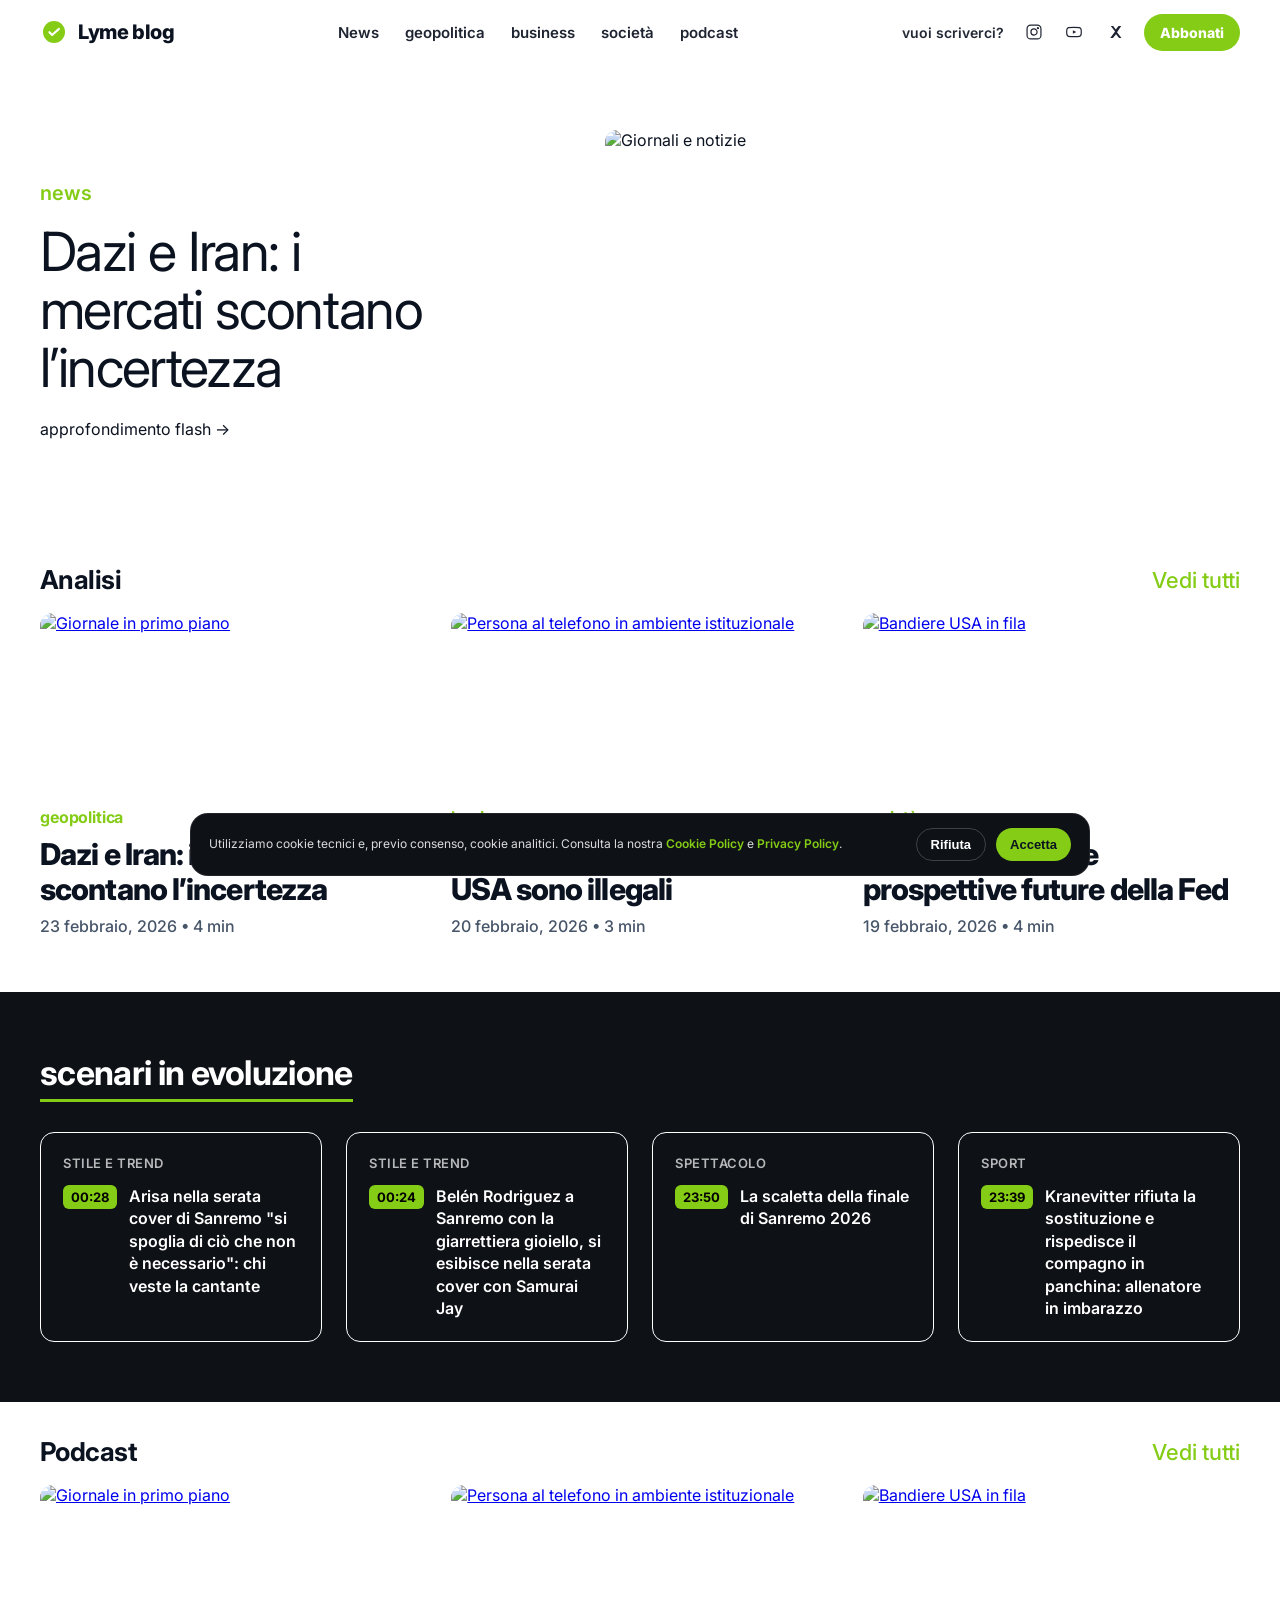
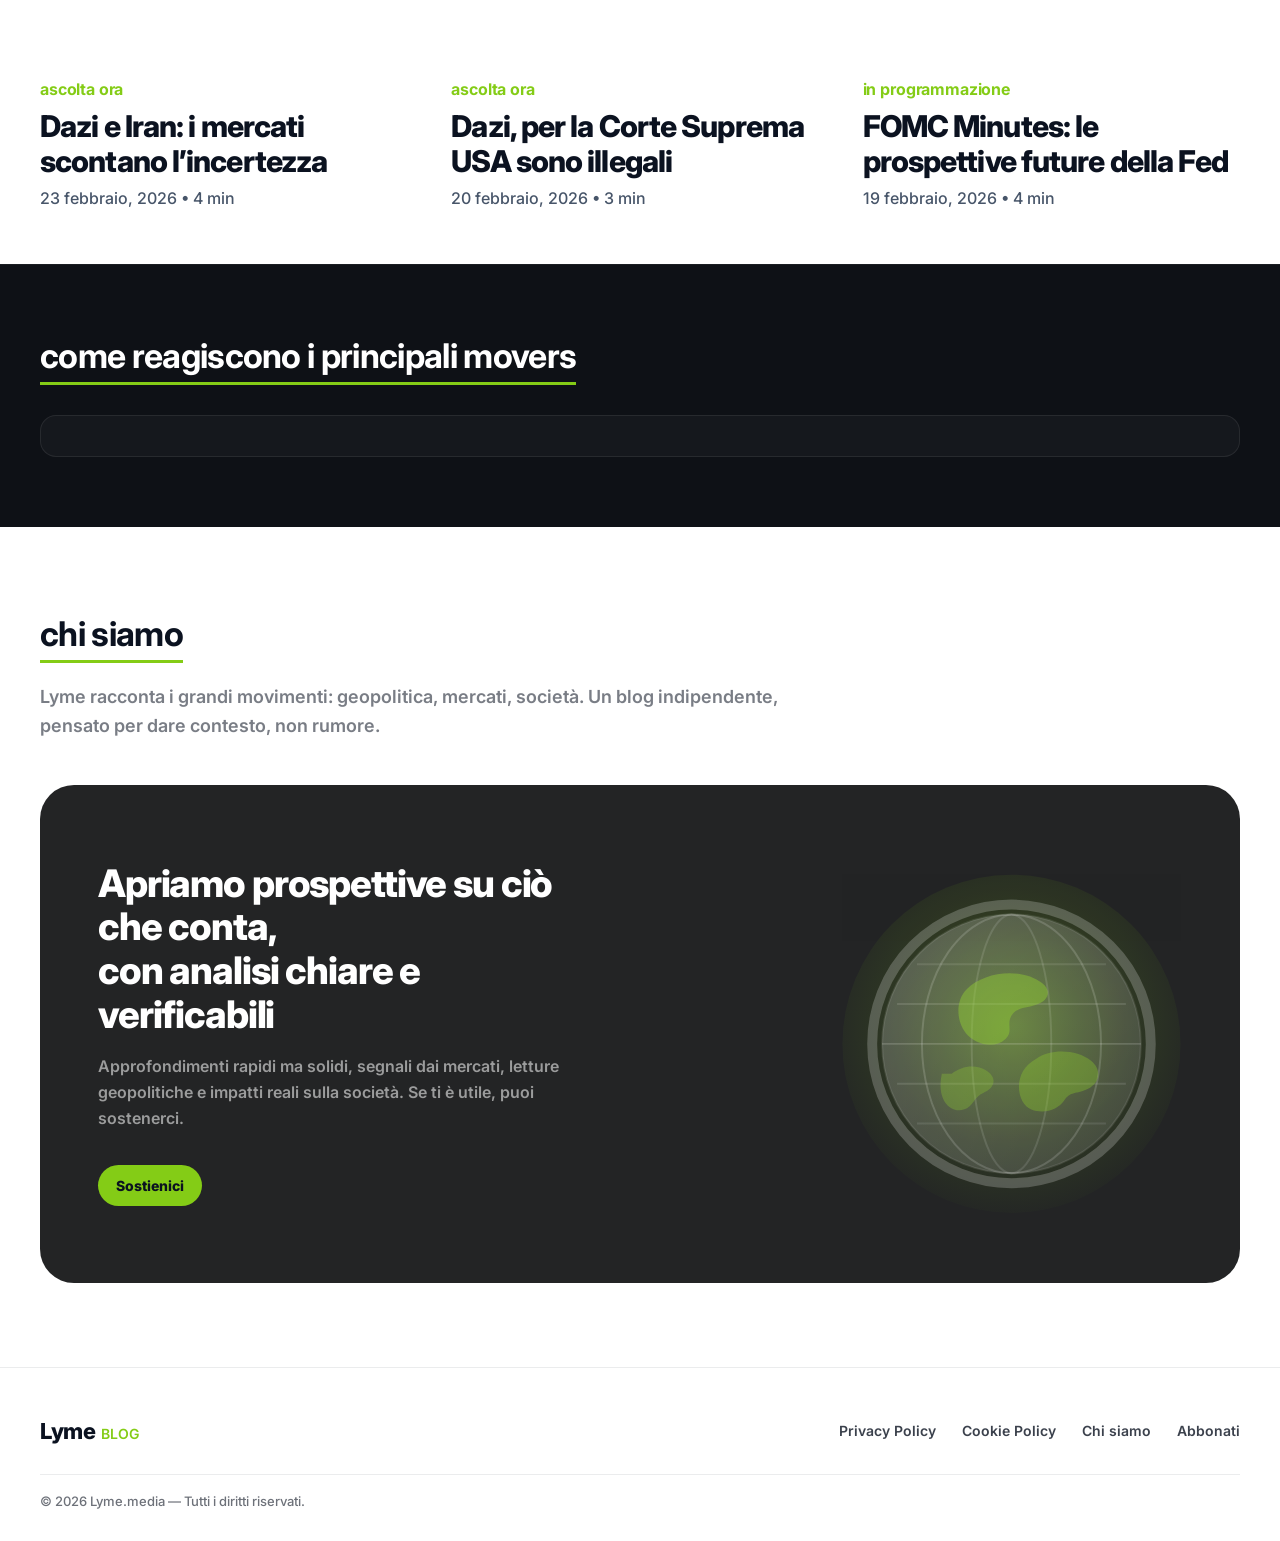
==== index.html @ c4f2115e "Add files via upload" ====
<!doctype html>
<html lang="it">
<head>
  <meta charset="utf-8" />
  <meta name="viewport" content="width=device-width, initial-scale=1" />
  <title>Lyme blog</title>
  <meta name="description" content="Lyme blog - News, geopolitica, business, società e podcast." />
  <link rel="stylesheet" href="styles.css" />
</head>

<body>
  <!-- NAVBAR -->
  <header class="nav" id="siteNav">
    <div class="nav__inner">
      <!-- Brand -->
      <a class="brand" href="/" aria-label="Vai alla home di Lyme blog">
        <span class="brand__mark" aria-hidden="true">
          <svg viewBox="0 0 24 24" width="22" height="22" fill="none" xmlns="http://www.w3.org/2000/svg">
            <circle cx="12" cy="12" r="12" fill="currentColor"></circle>
            <path d="M7 12.2l3 3.1L17.4 8.6" stroke="#fff" stroke-width="2.3" stroke-linecap="round" stroke-linejoin="round"></path>
          </svg>
        </span>
        <span class="brand__text">Lyme blog</span>
        <!-- <span class="brand__pill">BLOG</span> -->
      </a>

      <!-- Links centrali (desktop) -->
      <nav class="nav__links" aria-label="Categorie">
        <a class="nav__link" href="index.html">News</a>
        <a class="nav__link" href="geopolitica.html">geopolitica</a>
        <a class="nav__link" href="business.html">business</a>
        <a class="nav__link" href="societa.html">società</a>
        <a class="nav__link" href="podcast.html">podcast</a>
      </nav>

      <!-- Actions -->
      <div class="nav__actions">
        <!-- Desktop "vuoi scriverci?" -->
        <div class="navContact">
          <a class="nav__textlink navContact__trigger" href="#contatti">vuoi scriverci?</a>

          <div class="navContact__pop" role="dialog" aria-label="Contatto redazione">
            <div class="navContact__popTitle">Scrivi al nostro team:</div>
            <a class="navContact__popMail" href="mailto:lyme.media.podcast@gmail.com">
              lyme.media.podcast@gmail.com
            </a>
          </div>
        </div>

        <!-- Social inline (desktop) -->
        <div class="social" aria-label="Social">
          <a class="social__btn" href="https://instagram.com/" target="_blank" rel="noreferrer" aria-label="Instagram">
            <svg viewBox="0 0 24 24" width="18" height="18" fill="none" xmlns="http://www.w3.org/2000/svg">
              <path d="M7.5 2.75h9A4.75 4.75 0 0 1 21.25 7.5v9A4.75 4.75 0 0 1 16.5 21.25h-9A4.75 4.75 0 0 1 2.75 16.5v-9A4.75 4.75 0 0 1 7.5 2.75Z" stroke="currentColor" stroke-width="1.6"/>
              <path d="M12 16.1a4.1 4.1 0 1 0 0-8.2 4.1 4.1 0 0 0 0 8.2Z" stroke="currentColor" stroke-width="1.6"/>
              <path d="M17.2 6.9h.01" stroke="currentColor" stroke-width="3" stroke-linecap="round"/>
            </svg>
          </a>

          <a class="social__btn" href="https://youtube.com/" target="_blank" rel="noreferrer" aria-label="YouTube">
            <svg viewBox="0 0 24 24" width="18" height="18" fill="none" xmlns="http://www.w3.org/2000/svg">
              <path d="M21.4 8.3a3 3 0 0 0-2.1-2.1C17.6 5.75 12 5.75 12 5.75s-5.6 0-7.3.45A3 3 0 0 0 2.6 8.3 31 31 0 0 0 2.25 12a31 31 0 0 0 .35 3.7 3 3 0 0 0 2.1 2.1c1.7.45 7.3.45 7.3.45s5.6 0 7.3-.45a3 3 0 0 0 2.1-2.1A31 31 0 0 0 21.75 12a31 31 0 0 0-.35-3.7Z" stroke="currentColor" stroke-width="1.6" stroke-linejoin="round"/>
              <path d="M10.5 9.7 15 12l-4.5 2.3V9.7Z" fill="currentColor"/>
            </svg>
          </a>

          <a class="social__btn" href="https://x.com/" target="_blank" rel="noreferrer" aria-label="X">
            <svg viewBox="0 0 24 24" width="18" height="18" fill="none" xmlns="http://www.w3.org/2000/svg">
              <path d="M7 20h3.6l4.1-5.1L18.8 20H22l-5.9-7.6L21.6 4H18l-3.6 4.5L10.9 4H7.7l5.7 7.2L7 20Z" fill="currentColor"/>
            </svg>
          </a>
        </div>

        <!-- CTA (desktop) -->
        <a class="btn" href="#abbonati">Abbonati</a>

        <!-- MOBILE: social icon + popover -->
        <div class="navSocial" id="navSocial">
          <button class="navSocial__btn" id="navSocialBtn" aria-label="Apri social" aria-expanded="false" type="button">
            <svg viewBox="0 0 24 24" width="18" height="18" fill="none" xmlns="http://www.w3.org/2000/svg" aria-hidden="true">
              <path d="M16 5a2 2 0 1 0 0 4 2 2 0 0 0 0-4ZM8 15a2 2 0 1 0 0 4 2 2 0 0 0 0-4Zm8-3a2 2 0 1 0 0 4 2 2 0 0 0 0-4Z" stroke="currentColor" stroke-width="1.7"/>
              <path d="M9.7 15.9l4.8-2.6M9.7 8.1l4.8 2.6" stroke="currentColor" stroke-width="1.7" stroke-linecap="round"/>
            </svg>
          </button>

          <div class="navSocial__pop" id="navSocialPop" role="dialog" aria-label="Social">
            <div class="navSocial__popTitle">Seguici su:</div>

            <div class="navSocial__popLinks">
              <a class="navSocial__popLink" href="https://instagram.com/" target="_blank" rel="noreferrer" aria-label="Instagram">
                <svg viewBox="0 0 24 24" width="18" height="18" fill="none" xmlns="http://www.w3.org/2000/svg" aria-hidden="true">
                  <path d="M7.5 2.75h9A4.75 4.75 0 0 1 21.25 7.5v9A4.75 4.75 0 0 1 16.5 21.25h-9A4.75 4.75 0 0 1 2.75 16.5v-9A4.75 4.75 0 0 1 7.5 2.75Z" stroke="currentColor" stroke-width="1.6"/>
                  <path d="M12 16.1a4.1 4.1 0 1 0 0-8.2 4.1 4.1 0 0 0 0 8.2Z" stroke="currentColor" stroke-width="1.6"/>
                  <path d="M17.2 6.9h.01" stroke="currentColor" stroke-width="3" stroke-linecap="round"/>
                </svg>
                Instagram
              </a>

              <a class="navSocial__popLink" href="https://youtube.com/" target="_blank" rel="noreferrer" aria-label="YouTube">
                <svg viewBox="0 0 24 24" width="18" height="18" fill="none" xmlns="http://www.w3.org/2000/svg" aria-hidden="true">
                  <path d="M21.4 8.3a3 3 0 0 0-2.1-2.1C17.6 5.75 12 5.75 12 5.75s-5.6 0-7.3.45A3 3 0 0 0 2.6 8.3 31 31 0 0 0 2.25 12a31 31 0 0 0 .35 3.7 3 3 0 0 0 2.1 2.1c1.7.45 7.3.45 7.3.45s5.6 0 7.3-.45a3 3 0 0 0 2.1-2.1A31 31 0 0 0 21.75 12a31 31 0 0 0-.35-3.7Z" stroke="currentColor" stroke-width="1.6" stroke-linejoin="round"/>
                  <path d="M10.5 9.7 15 12l-4.5 2.3V9.7Z" fill="currentColor"/>
                </svg>
                YouTube
              </a>

              <a class="navSocial__popLink" href="https://x.com/" target="_blank" rel="noreferrer" aria-label="X">
                <svg viewBox="0 0 24 24" width="18" height="18" fill="none" xmlns="http://www.w3.org/2000/svg" aria-hidden="true">
                  <path d="M7 20h3.6l4.1-5.1L18.8 20H22l-5.9-7.6L21.6 4H18l-3.6 4.5L10.9 4H7.7l5.7 7.2L7 20Z" fill="currentColor"/>
                </svg>
                X
              </a>
            </div>
          </div>
        </div>

        <!-- hamburger (mobile) -->
        <button class="burger" id="burger" aria-label="Apri menu" aria-expanded="false" type="button">
          <span></span><span></span><span></span>
        </button>
      </div>
    </div>
  </header>

  <!-- MOBILE MENU fullscreen (SPOSTATO FUORI DALL'HEADER: FIX MOBILE) -->
  <div class="mobile" id="mobileMenu" hidden>
    <!-- topbar (come screenshot) -->
    <div class="mobile__top" aria-label="Top bar menu mobile">
      <a class="brand" href="/" aria-label="Vai alla home di Lyme blog">
        <span class="brand__mark" aria-hidden="true">
          <svg viewBox="0 0 24 24" width="22" height="22" fill="none" xmlns="http://www.w3.org/2000/svg">
            <circle cx="12" cy="12" r="12" fill="currentColor"></circle>
            <path d="M7 12.2l3 3.1L17.4 8.6" stroke="#fff" stroke-width="2.3" stroke-linecap="round" stroke-linejoin="round"></path>
          </svg>
        </span>
        <span class="brand__text">Lyme blog</span>
      </a>

      <div class="mobile__topRight">
        <!-- riprendo il social trigger (stesso markup, funziona col JS) -->
        <div class="navSocial" id="navSocialMenu">
          <button class="navSocial__btn" id="navSocialBtnMenu" aria-label="Apri social" aria-expanded="false" type="button">
            <svg viewBox="0 0 24 24" width="18" height="18" fill="none" xmlns="http://www.w3.org/2000/svg" aria-hidden="true">
              <path d="M16 5a2 2 0 1 0 0 4 2 2 0 0 0 0-4ZM8 15a2 2 0 1 0 0 4 2 2 0 0 0 0-4Zm8-3a2 2 0 1 0 0 4 2 2 0 0 0 0-4Z" stroke="currentColor" stroke-width="1.7"/>
              <path d="M9.7 15.9l4.8-2.6M9.7 8.1l4.8 2.6" stroke="currentColor" stroke-width="1.7" stroke-linecap="round"/>
            </svg>
          </button>

          <div class="navSocial__pop" id="navSocialPopMenu" role="dialog" aria-label="Social">
            <div class="navSocial__popTitle">Seguici su:</div>

            <div class="navSocial__popLinks">
              <a class="navSocial__popLink" href="https://instagram.com/" target="_blank" rel="noreferrer" aria-label="Instagram">
                <svg viewBox="0 0 24 24" width="18" height="18" fill="none" xmlns="http://www.w3.org/2000/svg" aria-hidden="true">
                  <path d="M7.5 2.75h9A4.75 4.75 0 0 1 21.25 7.5v9A4.75 4.75 0 0 1 16.5 21.25h-9A4.75 4.75 0 0 1 2.75 16.5v-9A4.75 4.75 0 0 1 7.5 2.75Z" stroke="currentColor" stroke-width="1.6"/>
                  <path d="M12 16.1a4.1 4.1 0 1 0 0-8.2 4.1 4.1 0 0 0 0 8.2Z" stroke="currentColor" stroke-width="1.6"/>
                  <path d="M17.2 6.9h.01" stroke="currentColor" stroke-width="3" stroke-linecap="round"/>
                </svg>
                Instagram
              </a>

              <a class="navSocial__popLink" href="https://youtube.com/" target="_blank" rel="noreferrer" aria-label="YouTube">
                <svg viewBox="0 0 24 24" width="18" height="18" fill="none" xmlns="http://www.w3.org/2000/svg" aria-hidden="true">
                  <path d="M21.4 8.3a3 3 0 0 0-2.1-2.1C17.6 5.75 12 5.75 12 5.75s-5.6 0-7.3.45A3 3 0 0 0 2.6 8.3 31 31 0 0 0 2.25 12a31 31 0 0 0 .35 3.7 3 3 0 0 0 2.1 2.1c1.7.45 7.3.45 7.3.45s5.6 0 7.3-.45a3 3 0 0 0 2.1-2.1A31 31 0 0 0 21.75 12a31 31 0 0 0-.35-3.7Z" stroke="currentColor" stroke-width="1.6" stroke-linejoin="round"/>
                  <path d="M10.5 9.7 15 12l-4.5 2.3V9.7Z" fill="currentColor"/>
                </svg>
                YouTube
              </a>

              <a class="navSocial__popLink" href="https://x.com/" target="_blank" rel="noreferrer" aria-label="X">
                <svg viewBox="0 0 24 24" width="18" height="18" fill="none" xmlns="http://www.w3.org/2000/svg" aria-hidden="true">
                  <path d="M7 20h3.6l4.1-5.1L18.8 20H22l-5.9-7.6L21.6 4H18l-3.6 4.5L10.9 4H7.7l5.7 7.2L7 20Z" fill="currentColor"/>
                </svg>
                X
              </a>
            </div>
          </div>
        </div>

        <!-- close -->
        <button class="mobile__close" id="mobileClose" aria-label="Chiudi menu" type="button">
          <svg viewBox="0 0 24 24" width="18" height="18" fill="none" xmlns="http://www.w3.org/2000/svg" aria-hidden="true">
            <path d="M6 6l12 12M18 6L6 18" stroke="currentColor" stroke-width="2.2" stroke-linecap="round"/>
          </svg>
        </button>
      </div>
    </div>

    <!-- breadcrumbs stile screenshot -->
     <!--<div class="mobile__crumbs" aria-label="Percorso">
      Home <span aria-hidden="true">›</span> Blog
    </div>-->

    <nav class="mobile__links" aria-label="Menu mobile">
      <a href="index.html">News</a>
      <a href="geopolitica.html">geopolitica</a>
      <a href="business.html">business</a>
      <a href="societa.html">società</a>
      <a href="podcast.html">podcast</a>
      <a href="#contatti">vuoi scriverci?</a>
      <a class="mobile__btn" href="#abbonati">Abbonati</a>
    </nav>
  </div>

  <!-- HERO -->
  <main>
    <section class="heroNews" id="news">
      <div class="heroNews__inner">
        <div class="heroNews__left">
          <div class="heroNews__kicker">news</div>

          <h1 class="heroNews__title">
            Dazi e Iran: i<br>
            mercati scontano<br>
            l’incertezza
          </h1>

          <a class="heroNews__cta" href="#articolo">
            approfondimento flash →
          </a>
        </div>

        <div class="heroNews__right">
          <img
            class="heroNews__img"
            src="https://images.unsplash.com/photo-1520607162513-77705c0f0d4a?auto=format&fit=crop&w=1400&q=80"
            alt="Giornali e notizie"
            loading="eager"
          />
        </div>
      </div>
    </section>

    <section class="feed" id="analisi">
      <div class="feed__head">
        <h2 class="feed__title">Analisi</h2>
        <a class="feed__all" href="#analisi-tutte">Vedi tutti</a>
      </div>

      <div class="feed__grid">
        <!-- Card 1 -->
        <article class="card">
          <a class="card__media" href="#post-1" aria-label="Apri articolo 1">
            <img
              src="https://images.unsplash.com/photo-1504711434969-e33886168f5c?auto=format&fit=crop&w=1400&q=80"
              alt="Giornale in primo piano"
              loading="lazy"
            />
          </a>

          <div class="card__body">
            <div class="card__cat">geopolitica</div>
            <a class="card__title" href="#post-1">
              Dazi e Iran: i mercati scontano l’incertezza
            </a>
            <div class="card__meta">23 febbraio, 2026 • 4 min</div>
          </div>
        </article>

        <!-- Card 2 -->
        <article class="card">
          <a class="card__media" href="#post-2" aria-label="Apri articolo 2">
            <img
              src="https://images.unsplash.com/photo-1529107386315-e1a2ed48a620?auto=format&fit=crop&w=1400&q=80"
              alt="Persona al telefono in ambiente istituzionale"
              loading="lazy"
            />
          </a>

          <div class="card__body">
            <div class="card__cat">business</div>
            <a class="card__title" href="#post-2">
              Dazi, per la Corte Suprema USA sono illegali
            </a>
            <div class="card__meta">20 febbraio, 2026 • 3 min</div>
          </div>
        </article>

        <!-- Card 3 -->
        <article class="card">
          <a class="card__media" href="#post-3" aria-label="Apri articolo 3">
            <img
              src="https://images.unsplash.com/photo-1520607162513-77705c0f0d4a?auto=format&fit=crop&w=1400&q=80"
              alt="Bandiere USA in fila"
              loading="lazy"
            />
          </a>

          <div class="card__body">
            <div class="card__cat">società</div>
            <a class="card__title" href="#post-3">
              FOMC Minutes: le prospettive future della Fed
            </a>
            <div class="card__meta">19 febbraio, 2026 • 4 min</div>
          </div>
        </article>
      </div>
    </section>

    <section class="breaking">
      <div class="breaking__inner">
        <h2 class="breaking__title">scenari in evoluzione</h2>

        <div class="breaking__grid" aria-label="Scenari in evoluzione">
          <article class="breakingCard">
            <div class="breakingCard__cat">STILE E TREND</div>
            <div class="breakingCard__content">
              <span class="breakingCard__time">00:28</span>
              <p>
                Arisa nella serata cover di Sanremo "si spoglia di ciò che non è necessario": chi veste la cantante
              </p>
            </div>
          </article>

          <article class="breakingCard">
            <div class="breakingCard__cat">STILE E TREND</div>
            <div class="breakingCard__content">
              <span class="breakingCard__time">00:24</span>
              <p>
                Belén Rodriguez a Sanremo con la giarrettiera gioiello, si esibisce nella serata cover con Samurai Jay
              </p>
            </div>
          </article>

          <article class="breakingCard">
            <div class="breakingCard__cat">SPETTACOLO</div>
            <div class="breakingCard__content">
              <span class="breakingCard__time">23:50</span>
              <p>
                La scaletta della finale di Sanremo 2026
              </p>
            </div>
          </article>

          <article class="breakingCard">
            <div class="breakingCard__cat">SPORT</div>
            <div class="breakingCard__content">
              <span class="breakingCard__time">23:39</span>
              <p>
                Kranevitter rifiuta la sostituzione e rispedisce il compagno in panchina: allenatore in imbarazzo
              </p>
            </div>
          </article>
        </div>
      </div>
    </section>

    <section class="feed" id="podcast">
      <div class="feed__head">
        <h2 class="feed__title">Podcast</h2>
        <a class="feed__all" href="#podcast-tutti">Vedi tutti</a>
      </div>

      <div class="feed__grid">
        <!-- Card 1 -->
        <article class="card">
          <a class="card__media" href="#post-1" aria-label="Apri articolo 1">
            <img
              src="https://images.unsplash.com/photo-1504711434969-e33886168f5c?auto=format&fit=crop&w=1400&q=80"
              alt="Giornale in primo piano"
              loading="lazy"
            />
          </a>

          <div class="card__body">
            <div class="card__cat">Ascolta ora</div>
            <a class="card__title" href="#post-1">
              Dazi e Iran: i mercati scontano l’incertezza
            </a>
            <div class="card__meta">23 febbraio, 2026 • 4 min</div>
          </div>
        </article>

        <!-- Card 2 -->
        <article class="card">
          <a class="card__media" href="#post-2" aria-label="Apri articolo 2">
            <img
              src="https://images.unsplash.com/photo-1529107386315-e1a2ed48a620?auto=format&fit=crop&w=1400&q=80"
              alt="Persona al telefono in ambiente istituzionale"
              loading="lazy"
            />
          </a>

          <div class="card__body">
            <div class="card__cat">ascolta ora</div>
            <a class="card__title" href="#post-2">
              Dazi, per la Corte Suprema USA sono illegali
            </a>
            <div class="card__meta">20 febbraio, 2026 • 3 min</div>
          </div>
        </article>

        <!-- Card 3 -->
        <article class="card">
          <a class="card__media" href="#post-3" aria-label="Apri articolo 3">
            <img
              src="https://images.unsplash.com/photo-1520607162513-77705c0f0d4a?auto=format&fit=crop&w=1400&q=80"
              alt="Bandiere USA in fila"
              loading="lazy"
            />
          </a>

          <div class="card__body">
            <div class="card__cat">In programmazione</div>
            <a class="card__title" href="#post-3">
              FOMC Minutes: le prospettive future della Fed
            </a>
            <div class="card__meta">19 febbraio, 2026 • 4 min</div>
          </div>
        </article>
      </div>
    </section>

    <section class="markets">
      <div class="markets__inner">
        <h2 class="markets__title">
          come reagiscono i principali movers
        </h2>

        <div class="markets__widget">
          <!-- TradingView Widget BEGIN -->
          <div class="tradingview-widget-container">
            <div class="tradingview-widget-container__widget"></div>
            <script type="text/javascript" src="https://s3.tradingview.com/external-embedding/embed-widget-ticker-tape.js" async>
            {
              "symbols": [
                { "proName": "TVC:UKOIL", "title": "Brent Crude" },
                { "proName": "TVC:USOIL", "title": "WTI Crude" },
                { "proName": "TVC:GOLD", "title": "Gold" },
                { "proName": "FX:EURUSD", "title": "EUR/USD" },
                { "proName": "SP:SPX", "title": "S&P 500" },
                { "proName": "NASDAQ:NDX", "title": "Nasdaq 100" },
                { "proName": "BINANCE:BTCUSDT", "title": "Bitcoin" },
                { "proName": "NYSE:LMT", "title": "Lockheed Martin" }
              ],
              "showSymbolLogo": true,
              "isTransparent": true,
              "displayMode": "adaptive",
              "colorTheme": "dark",
              "locale": "it"
            }
            </script>
          </div>
          <!-- TradingView Widget END -->
        </div>

      </div>
    </section>

    <section class="about" id="chi-siamo">
      <div class="about__inner">
        <header class="about__head">
          <h2 class="about__headline">Chi siamo</h2>
          <p class="about__subhead">
            Lyme racconta i grandi movimenti: geopolitica, mercati, società. Un blog indipendente,
            pensato per dare contesto, non rumore.
          </p>
        </header>

        <div class="aboutCard">
          <div class="aboutCard__left">
            <h3 class="aboutCard__title">
              Apriamo prospettive su ciò che conta,<br />
              con analisi chiare e verificabili
            </h3>

            <p class="aboutCard__text">
              Approfondimenti rapidi ma solidi, segnali dai mercati, letture geopolitiche e impatti reali
              sulla società. Se ti è utile, puoi sostenerci.
            </p>

            <a class="aboutCard__btn" href="#sostienici" aria-label="Sostienici">
              Sostienici
            </a>
          </div>

          <div class="aboutCard__right" aria-hidden="true">
            <!-- Illustrazione vettoriale (mondo) -->
            <svg class="globe" viewBox="0 0 520 420" xmlns="http://www.w3.org/2000/svg">
              <defs>
                <radialGradient id="g" cx="50%" cy="45%" r="60%">
                  <stop offset="0%" stop-color="rgba(132,204,22,0.45)"/>
                  <stop offset="60%" stop-color="rgba(132,204,22,0.12)"/>
                  <stop offset="100%" stop-color="rgba(132,204,22,0)"/>
                </radialGradient>
                <linearGradient id="o" x1="0" y1="0" x2="1" y2="1">
                  <stop offset="0" stop-color="rgba(255,255,255,0.18)"/>
                  <stop offset="1" stop-color="rgba(255,255,255,0.06)"/>
                </linearGradient>
              </defs>

              <circle cx="300" cy="220" r="170" fill="url(#g)"/>
              <circle cx="300" cy="220" r="140" fill="none" stroke="rgba(255,255,255,0.22)" stroke-width="10"/>
              <circle cx="300" cy="220" r="130" fill="rgba(255,255,255,0.06)" stroke="rgba(255,255,255,0.10)" stroke-width="2"/>

              <ellipse cx="300" cy="220" rx="90" ry="130" fill="none" stroke="rgba(255,255,255,0.16)" stroke-width="2"/>
              <ellipse cx="300" cy="220" rx="40" ry="130" fill="none" stroke="rgba(255,255,255,0.12)" stroke-width="2"/>

              <path d="M170 220h260" stroke="rgba(255,255,255,0.16)" stroke-width="2"/>
              <path d="M185 180h230" stroke="rgba(255,255,255,0.12)" stroke-width="2"/>
              <path d="M185 260h230" stroke="rgba(255,255,255,0.12)" stroke-width="2"/>
              <path d="M205 140h190" stroke="rgba(255,255,255,0.10)" stroke-width="2"/>
              <path d="M205 300h190" stroke="rgba(255,255,255,0.10)" stroke-width="2"/>

              <path d="M255 165c18-18 55-22 76-6 10 8 6 18-7 22-8 3-16 2-22 8-9 10 1 18-8 26-12 11-31 5-40-6-9-11-11-32 1-44Z"
                    fill="rgba(132,204,22,0.45)"/>
              <path d="M325 235c14-10 40-10 55 2 11 9 9 22-3 28-12 6-18 2-24 12-6 9-20 14-33 9-15-6-20-38 5-51Z"
                    fill="rgba(132,204,22,0.35)"/>
              <path d="M240 250c10-8 24-10 35-3 12 8 7 18-3 22-10 4-10 14-20 17-12 4-28-8-22-36Z"
                    fill="rgba(132,204,22,0.30)"/>

              <circle cx="300" cy="220" r="130" fill="url(#o)"/>
            </svg>
          </div>
        </div>
      </div>
    </section>

    <footer class="footer">
      <div class="footer__inner">
        <div class="footer__top">
          <div class="footer__brand">
            <span class="footer__logo">Lyme</span>
            <span class="footer__tag">blog</span>
          </div>

          <nav class="footer__nav">
            <a href="#privacy">Privacy Policy</a>
            <a href="#cookie">Cookie Policy</a>
            <a href="#chi-siamo">Chi siamo</a>
            <a href="#abbonati">Abbonati</a>
          </nav>
        </div>

        <div class="footer__bottom">
          <p>
            © <span id="year"></span> Lyme.media — Tutti i diritti riservati.
          </p>
        </div>
      </div>
    </footer>

    <div class="cookieBanner" id="cookieBanner">
      <div class="cookieBanner__inner">
        <p>
          Utilizziamo cookie tecnici e, previo consenso, cookie analitici.
          Consulta la nostra
          <a href="cookie-policy.html">Cookie Policy</a>
          e
          <a href="privacy-policy.html">Privacy Policy</a>.
        </p>

        <div class="cookieBanner__actions">
          <button class="cookieBtn cookieBtn--secondary" id="rejectCookies" type="button">
            Rifiuta
          </button>
          <button class="cookieBtn cookieBtn--primary" id="acceptCookies" type="button">
            Accetta
          </button>
        </div>
      </div>
    </div>

    <!-- placeholder contenuto -->
    <section class="spacer" aria-hidden="true"></section>
  </main>

  <script src="script.js"></script>
</body>
</html>
---- styles.css ----
/* ===================== FONT ===================== */
@import url("https://fonts.googleapis.com/css2?family=Inter:wght@400;500;600;700;800;900&display=swap");

:root{
  --bg: #ffffff;
  --text: #0b1220;
  --muted: #475569;
  --lime: #84cc16;

  --nav-h: 64px;
  --max: 1200px;
  --pad: 22px;
  --nav-alpha: 0.6;

  --radius: 12px;
  --font: "Inter", ui-sans-serif, system-ui, -apple-system, Segoe UI, Roboto, Helvetica, Arial;

  /* mobile tuning */
  --m-radius: 18px;
  --m-card-pad: 18px;
}

*{ box-sizing: border-box; }
html, body{ height: 100%; }

body{
  margin: 0;
  font-family: var(--font);
  background: var(--bg);
  color: var(--text);
}

img{
  max-width: 100%;
  height: auto;
}

/* ===================== NAVBAR ===================== */
.nav{
  position: sticky;
  top: 0;
  z-index: 50;
  height: var(--nav-h);
  display: flex;
  align-items: center;

  border: none;
  box-shadow: none;

  background: var(--bg);
  transition: transform 220ms ease, background-color 200ms ease, backdrop-filter 200ms ease;
  will-change: transform;
}

.nav.is-hidden{
  transform: translateY(-100%);
}

.nav.is-translucent{
  background: rgba(255,255,255,var(--nav-alpha));
  backdrop-filter: blur(10px);
  box-shadow: none;
}

.nav__inner{
  width: min(var(--max), calc(100% - 2*var(--pad)));
  margin: 0 auto;
  display: flex;
  align-items: center;
  justify-content: space-between;
  gap: 18px;
}

/* Brand */
.brand{
  display: flex;
  align-items: center;
  gap: 10px;
  text-decoration: none;
  color: var(--text);
  white-space: nowrap;
}

.brand__mark{
  width: 28px;
  height: 28px;
  border-radius: 999px;
  display: grid;
  place-items: center;
  color: var(--lime);
}

.brand__text{
  font-weight: 800;
  font-size: 20px;
  letter-spacing: -0.02em;
}

.brand__pill{
  font-size: 12px;
  font-weight: 700;
  color: var(--lime);
  border: 1px solid rgba(132,204,22,0.5);
  padding: 4px 8px;
  border-radius: 999px;
  line-height: 1;
}

/* Links centrali */
.nav__links{
  display: flex;
  gap: 26px;
  flex: 1;
  justify-content: center;
  align-items: center;
}

.nav__link{
  text-decoration: none;
  color: var(--text);
  font-weight: 600;
  font-size: 15px;
  opacity: 0.92;
}
.nav__link:hover{ opacity: 1; }

/* Actions */
.nav__actions{
  display: flex;
  align-items: center;
  gap: 14px;
  white-space: nowrap;
}

.nav__textlink{
  text-decoration: none;
  color: var(--text);
  font-weight: 600;
  font-size: 14px;
  opacity: 0.9;
}
.nav__textlink:hover{ opacity: 1; }

/* Social (desktop inline) */
.social{
  display: flex;
  gap: 8px;
  align-items: center;
}

.social__btn{
  width: 32px;
  height: 32px;
  display: grid;
  place-items: center;
  border-radius: 8px;
  color: var(--text);
  text-decoration: none;
  border: 1px solid transparent;
  opacity: 0.92;
}
.social__btn:hover{
  opacity: 1;
  border-color: rgba(15, 23, 42, 0.10);
  background: rgba(15, 23, 42, 0.02);
}

/* Pulsante Abbonati */
.btn{
  text-decoration: none;
  background: var(--lime);
  color: #fff;
  font-weight: 800;
  font-size: 14px;
  padding: 10px 16px;
  border-radius: 999px;
  box-shadow: none;
}
.btn:hover{ filter: brightness(0.98); }

/* Burger (mobile) */
.burger{
  display: none;
  width: 40px;
  height: 36px;
  border: 1px solid rgba(15, 23, 42, 0.10);
  background: #fff;
  border-radius: 12px;
  padding: 8px 10px;
  cursor: pointer;
}
.burger span{
  display: block;
  height: 2px;
  background: var(--text);
  margin: 4px 0;
  border-radius: 2px;
}

/* ===================== MOBILE SOCIAL TRIGGER (icona + popover) ===================== */
.navSocial{
  display: none;            /* desktop OFF */
  position: relative;
  align-items: center;
}

.navSocial__btn{
  width: 40px;
  height: 36px;
  border: 1px solid rgba(15, 23, 42, 0.10);
  background: #fff;
  border-radius: 12px;
  display: grid;
  place-items: center;
  cursor: pointer;
  padding: 0;
  color: var(--text);
}

.navSocial__btn:hover{
  background: rgba(15, 23, 42, 0.02);
}

.navSocial__pop{
  position: absolute;
  top: calc(100% + 10px);
  right: 0;
  width: 240px;

  background: #0e1116;
  border: 1px solid rgba(255,255,255,0.10);
  border-radius: 14px;
  padding: 10px 10px;

  color: #fff;
  box-shadow: none;
  backdrop-filter: blur(10px);

  opacity: 0;
  visibility: hidden;
  transform: translateY(-6px);
  transition: opacity 160ms ease, transform 160ms ease, visibility 160ms ease;
  z-index: 1000;
}

.navSocial__pop::before{
  content: "";
  position: absolute;
  top: -7px;
  right: 18px;
  width: 12px;
  height: 12px;
  background: #0e1116;
  border-left: 1px solid rgba(255,255,255,0.10);
  border-top: 1px solid rgba(255,255,255,0.10);
  transform: rotate(45deg);
}

.navSocial__popTitle{
  font-size: 12px;
  font-weight: 700;
  color: rgba(255,255,255,0.70);
  margin: 0 0 8px 2px;
  letter-spacing: -0.01em;
}

.navSocial__popLinks{
  display: grid;
  gap: 8px;
}

.navSocial__popLink{
  display: flex;
  align-items: center;
  gap: 10px;
  text-decoration: none;
  color: #fff;
  padding: 8px 10px;
  border-radius: 12px;
  font-weight: 700;
  font-size: 14px;
  border: 1px solid rgba(255,255,255,0.06);
  background: rgba(255,255,255,0.02);
}
.navSocial__popLink:hover{
  background: rgba(255,255,255,0.05);
}

.navSocial.is-open .navSocial__pop{
  opacity: 1;
  visibility: visible;
  transform: translateY(0);
}

/* ===================== MOBILE MENU (default desktop) ===================== */
.mobile{
  background: rgba(255,255,255,0.98);
  backdrop-filter: blur(10px);
  box-shadow: none;
}

.mobile__links{
  width: min(var(--max), calc(100% - 2*var(--pad)));
  margin: 0 auto;
  padding: 12px 0 14px;
  display: grid;
  gap: 10px;
}

.mobile__links a{
  color: var(--text);
  text-decoration: none;
  font-weight: 800;
}

.mobile__links hr{
  border: none;
  border-top: 1px solid rgba(15, 23, 42, 0.08);
  margin: 8px 0;
}

.mobile__btn{
  display: inline-flex;
  justify-content: center;
  padding: 10px 12px;
  background: var(--lime);
  color: #fff !important;
  border-radius: 999px;
  font-weight: 900;
}

/* ===================== HERO ===================== */
.heroNews{
  padding: 66px 0 40px;
  background: #fff;
}

.heroNews__inner{
  width: min(var(--max), calc(100% - 2*var(--pad)));
  margin: 0 auto;
  display: grid;
  grid-template-columns: 1.05fr 1.35fr;
  gap: 72px;
  align-items: center;
}

.heroNews__kicker{
  color: var(--lime);
  font-weight: 600;
  font-size: 20px;
  margin-bottom: 18px;
  text-transform: lowercase;
}

.heroNews__title{
  margin: 0;
  font-weight: 400;
  font-size: 54px;
  line-height: 1.08;
  letter-spacing: -0.03em;
  color: var(--text);
  text-decoration: none;
  text-underline-offset: 8px;
  text-decoration-thickness: 2px;
}
.heroNews__title:hover{ text-decoration: underline; }

.heroNews__cta{
  margin-top: 22px;
  display: inline-flex;
  align-items: center;
  gap: 8px;
  font-size: 16px;
  font-weight: 400;
  color: var(--text);
  text-decoration: none;
  text-underline-offset: 6px;
  text-decoration-thickness: 2px;
}
.heroNews__cta:hover{ text-decoration: underline; }

.heroNews__right{
  display: flex;
  justify-content: flex-end;
}

.heroNews__img{
  width: 100%;
  height: 360px;
  object-fit: cover;
  border-radius: var(--radius);
  display: block;
}

/* ===================== FEED ===================== */
.feed{
  width: min(var(--max), calc(100% - 2*var(--pad)));
  margin: 0 auto;
  padding: 34px 0 56px;
}

.feed__head{
  display: flex;
  justify-content: space-between;
  align-items: center;
  margin-bottom: 18px;
}

.feed__title{
  margin: 0;
  font-size: 26px;
  font-weight: 700;
  letter-spacing: -0.02em;
  color: var(--text);
}

.feed__all{
  color: var(--lime);
  text-decoration: none;
  font-size: 22px;
  font-weight: 500;
  letter-spacing: -0.01em;
}
.feed__all:hover{
  text-decoration: underline;
  text-underline-offset: 6px;
}

.feed__grid{
  display: grid;
  grid-template-columns: repeat(3, 1fr);
  gap: 34px;
}

/* Card */
.card{
  display: flex;
  flex-direction: column;
  gap: 14px;
  height: 100%;
}

.card__media{
  display: block;
  border-radius: var(--radius);
  overflow: hidden;
}
.card__media img{
  width: 100%;
  height: 180px;
  object-fit: cover;
  display: block;
  border-radius: var(--radius);
}

.card__body{
  display: flex;
  flex-direction: column;
  flex: 1;
  gap: 10px;
}

.card__cat{
  color: var(--lime);
  font-weight: 700;
  font-size: 16px;
  letter-spacing: -0.01em;
  text-transform: lowercase;
}

.card__title{
  font-weight: 800;
  font-size: 30px;
  line-height: 1.15;
  letter-spacing: -0.03em;
  text-decoration: none;
  color: var(--text);
}
.card__title:hover{
  text-decoration: underline;
  text-underline-offset: 8px;
  text-decoration-thickness: 2px;
}

.card__meta{
  margin-top: auto;
  font-size: 16px;
  font-weight: 500;
  color: var(--muted);
}

/* ===================== RESPONSIVE BASE ===================== */
@media (max-width: 1100px){
  .feed__grid{ grid-template-columns: repeat(2, 1fr); }
}

@media (max-width: 980px){
  .nav__links{ display: none; }
  .nav__textlink{ display: none; }
  .burger{ display: inline-block; }

  .heroNews{ padding: 44px 0 28px; }
  .heroNews__inner{ grid-template-columns: 1fr; gap: 30px; }
  .heroNews__right{ justify-content: flex-start; }
  .heroNews__img{ height: 300px; }
}

@media (max-width: 700px){
  .feed__grid{ grid-template-columns: 1fr; }
  .card__media img{ height: 240px; }
  .card__title{ font-size: 24px; }
  .feed__all{ font-size: 18px; }
}

@media (max-width: 520px){
  .brand__pill{ display: none; }
  .social{ display: none; }

  .heroNews__title{ font-size: 34px; }
  .heroNews__img{ height: 260px; }
}

/* ===================================================================== */
/* ===================== MOBILE SPEC (solo mobile) ===================== */
/* ===================================================================== */

/* NAVBAR mobile */
@media (max-width: 980px){
  .navSocial{ display: inline-flex; }
  .social{ display: none; }

  /* tutto nel menu burger */
  .btn{ display: none; }
  .navContact{ display: none; }

  .nav__actions{ gap: 10px; }

  /* RIMUOVI BORDO (burger + social) */
  .burger{
    border: none;
    background: transparent;
  }
  .burger span{
    background: var(--text);
  }

  .navSocial__btn{
    border: none;
    background: transparent;
  }
  .navSocial__btn:hover{
    background: transparent;
  }
}

/* HERO mobile */
@media (max-width: 820px){
  .heroNews{
    padding: 16px 0 18px;
    background: #fff;
  }

  .heroNews__inner{
    display: grid;
    grid-template-columns: 1fr;
    gap: 14px;

    background: transparent;
    border: none;
    border-radius: 0;
    padding: 0;
  }

  .heroNews__right{
    order: -1;
    justify-content: flex-start;
  }

  .heroNews__img{
    height: 220px;
    border-radius: 18px;
  }

  .heroNews__kicker{
    margin: 8px 0 6px;
    font-size: 15px;
    font-weight: 800;
  }

  .heroNews__title{
    font-size: 30px;
    line-height: 1.12;
    font-weight: 800;
    text-decoration: none;
  }
  .heroNews__title:hover{ text-decoration: none; }

  .heroNews__cta{
    margin-top: 10px;
    font-size: 16px;
    font-weight: 600;
  }
}

/* FEED mobile: lista */
@media (max-width: 820px){
  .feed{ padding: 18px 0 26px; }

  .feed__head{ margin-bottom: 14px; }

  .feed__title{
    font-size: 20px;
    font-weight: 800;
  }

  .feed__all{
    font-size: 16px;
    font-weight: 700;
  }

  .feed__grid{
    display: flex;
    flex-direction: column;
    gap: 18px;
  }

  .card{
    flex-direction: row;
    gap: 14px;
    align-items: flex-start;
  }

  .card__media{
    flex: 0 0 84px;
    border-radius: 18px;
  }
  .card__media img{
    width: 84px;
    height: 84px;
    border-radius: 18px;
    object-fit: cover;
  }

  .card__body{
    gap: 6px;
    min-width: 0;
  }

  .card__cat{
    font-size: 14px;
    font-weight: 800;
  }

  .card__title{
    font-size: 18px;
    line-height: 1.18;
    letter-spacing: -0.02em;
    display: -webkit-box;
    -webkit-line-clamp: 3;
    -webkit-box-orient: vertical;
    overflow: hidden;
  }

  .card__meta{ font-size: 13px; }
}

@media (max-width: 420px){
  .card__media{ flex-basis: 78px; }
  .card__media img{ width: 78px; height: 78px; }
}

/* ===================== SCENARI IN EVOLUZIONE ===================== */
.breaking{
  background: #0e1116;
  padding: 60px 0;
}

.breaking__inner{
  width: min(var(--max), calc(100% - 2*var(--pad)));
  margin: 0 auto;
}

.breaking__title{
  margin: 0 0 30px 0;
  font-size: 34px;
  font-weight: 700;
  color: #ffffff;
  letter-spacing: -0.02em;
  text-transform: lowercase;
  border-bottom: 3px solid var(--lime);
  display: inline-block;
  padding-bottom: 6px;
}

/* Desktop grid */
.breaking__grid{
  display: grid;
  grid-template-columns: repeat(4, 1fr);
  gap: 24px;
}

.breakingCard{
  border: 1px solid #ffffff;
  border-radius: 14px;
  padding: 22px;
  display: flex;
  flex-direction: column;
  gap: 14px;
  transition: background 0.2s ease;
}
.breakingCard:hover{ background: rgba(255,255,255,0.05); }

.breakingCard__cat{
  font-size: 13px;
  font-weight: 600;
  letter-spacing: 0.04em;
  color: rgba(255,255,255,0.7);
}

.breakingCard__content{
  display: flex;
  align-items: flex-start;
  gap: 12px;
}

.breakingCard__time{
  background: var(--lime);
  color: #000;
  font-weight: 700;
  font-size: 13px;
  padding: 4px 8px;
  border-radius: 6px;
  white-space: nowrap;
}

.breakingCard p{
  margin: 0;
  font-size: 16px;
  font-weight: 600;
  color: #ffffff;
  line-height: 1.4;
}

@media (max-width: 1100px){
  .breaking__grid{ grid-template-columns: repeat(2, 1fr); }
}

/* Mobile: CAROSELLO */
@media (max-width: 820px){
  .breaking{ padding: 36px 0 34px; }

  .breaking__title{
    font-size: 22px;
    font-weight: 800;
    display: block;
    width: fit-content;
    margin: 0 auto 18px;
    text-align: center;
  }

  .breaking__grid{
    display: flex;
    gap: 14px;
    overflow-x: auto;
    overflow-y: hidden;
    padding: 2px 2px 10px;
    scroll-snap-type: x mandatory;
    -webkit-overflow-scrolling: touch;
    scrollbar-width: thin;
  }

  .breaking__grid::-webkit-scrollbar{ height: 8px; }
  .breaking__grid::-webkit-scrollbar-thumb{
    background: rgba(255,255,255,0.18);
    border-radius: 999px;
  }
  .breaking__grid::-webkit-scrollbar-track{
    background: rgba(255,255,255,0.06);
    border-radius: 999px;
  }

  .breakingCard{
    min-width: 78%;
    scroll-snap-align: start;
    padding: 18px;
    border-radius: 16px;
  }

  .breakingCard p{ font-size: 15px; }
}

@media (max-width: 420px){
  .breakingCard{ min-width: 86%; }
}

/* ===================== MARKET SECTION ===================== */
.markets{
  background: #0e1116;
  padding: 70px 0;
  border-top: 1px solid rgba(255,255,255,0.05);
}

.markets__inner{
  width: min(var(--max), calc(100% - 2*var(--pad)));
  margin: 0 auto;
}

.markets__title{
  margin: 0 0 30px 0;
  font-size: 34px;
  font-weight: 700;
  color: #ffffff;
  letter-spacing: -0.02em;
  text-transform: lowercase;
  border-bottom: 3px solid var(--lime);
  display: inline-block;
  padding-bottom: 6px;
}

.markets__widget{
  background: rgba(255,255,255,0.03);
  border: 1px solid rgba(255,255,255,0.08);
  border-radius: 16px;
  padding: 20px;
}

.tradingview-widget-container{ width: 100%; }

@media (max-width: 820px){
  .markets{ padding: 40px 0; }

  .markets__title{
    font-size: 16px;
    font-weight: 800;
    letter-spacing: -0.01em;

    display: block;
    width: fit-content;
    margin: 0 auto 16px;
    text-align: center;

    border-bottom-width: 2px;
    padding-bottom: 6px;
  }

  .markets__widget{
    padding: 14px;
    border-radius: 14px;
  }
}

/* ===================== CHI SIAMO ===================== */
.about{
  background: #fff;
  padding: 86px 0 84px;
}

.about__inner{
  width: min(var(--max), calc(100% - 2*var(--pad)));
  margin: 0 auto;
}

.about__head{ margin-bottom: 44px; }

.about__headline{
  margin: 0 0 20px 0;
  font-size: 34px;
  font-weight: 700;
  color: var(--text);
  letter-spacing: -0.02em;
  text-transform: lowercase;
  border-bottom: 3px solid var(--lime);
  display: inline-block;
  padding-bottom: 6px;
}

.about__subhead{
  margin: 0;
  max-width: 760px;
  font-size: 18px;
  line-height: 1.6;
  color: rgba(11,18,32,0.55);
  font-weight: 600;
}

.aboutCard{
  background: #232425;
  border-radius: 34px;
  overflow: hidden;
  display: grid;
  grid-template-columns: 1.05fr 1fr;
  min-height: 420px;
}

.aboutCard__left{
  padding: 64px 58px;
  display: flex;
  flex-direction: column;
  justify-content: center;
  gap: 18px;
}

.aboutCard__title{
  margin: 0;
  font-size: 38px;
  line-height: 1.15;
  letter-spacing: -0.03em;
  font-weight: 800;
  color: #fff;
}

.aboutCard__text{
  margin: 0;
  max-width: 520px;
  font-size: 16px;
  line-height: 1.6;
  color: rgba(255,255,255,0.55);
  font-weight: 600;
}

.aboutCard__btn{
  margin-top: 16px;
  display: inline-flex;
  align-items: center;
  justify-content: center;
  width: fit-content;

  padding: 12px 18px;
  border-radius: 999px;
  background: var(--lime);
  color: #0b1220;
  font-weight: 800;
  font-size: 14px;
  text-decoration: none;
}
.aboutCard__btn:hover{ filter: brightness(0.98); }

.aboutCard__right{
  position: relative;
  display: grid;
  place-items: center;
  padding: 40px 34px;
}

.globe{
  width: min(520px, 100%);
  height: auto;
  transform: translateX(24px);
  opacity: 0.98;
}

/* Responsive base (tablet) */
@media (max-width: 980px){
  .about{ padding: 64px 0 64px; }
  .about__headline{ font-size: 44px; }

  .aboutCard{
    grid-template-columns: 1fr;
    min-height: unset;
  }
  .aboutCard__left{ padding: 44px 28px 26px; }
  .aboutCard__right{ padding: 10px 18px 34px; }
  .globe{
    transform: none;
    width: min(520px, 92%);
  }
}

@media (max-width: 520px){
  .about__headline{ font-size: 38px; }
  .about__subhead{ font-size: 16px; }
  .aboutCard__title{ font-size: 30px; }
}

/* Mobile: “Chi siamo” centrato + NASCONDI SVG */
@media (max-width: 820px){
  .about__headline{
    display: block;
    width: fit-content;
    margin: 0 auto 16px;
    text-align: center;
  }

  .about__head{
    text-align: center;
  }

  .about__subhead{
    margin: 0 auto;
  }

  .aboutCard__right{
    display: none;
  }

  .aboutCard{
    grid-template-columns: 1fr;
  }
}

/* ===================== FOOTER ===================== */
.footer{
  background: #ffffff;
  border-top: 1px solid rgba(11,18,32,0.08);
  padding: 50px 0 32px;
}

.footer__inner{
  width: min(var(--max), calc(100% - 2*var(--pad)));
  margin: 0 auto;
}

.footer__top{
  display: flex;
  justify-content: space-between;
  align-items: center;
  flex-wrap: wrap;
  gap: 20px;
  margin-bottom: 30px;
}

.footer__brand{
  display: flex;
  align-items: baseline;
  gap: 6px;
}

.footer__logo{
  font-size: 22px;
  font-weight: 800;
  letter-spacing: -0.02em;
  color: var(--text);
}

.footer__tag{
  font-size: 14px;
  font-weight: 600;
  color: var(--lime);
  text-transform: uppercase;
}

.footer__nav{
  display: flex;
  gap: 26px;
  flex-wrap: wrap;
}

.footer__nav a{
  text-decoration: none;
  font-size: 14px;
  font-weight: 600;
  color: var(--text);
  opacity: 0.8;
}

.footer__nav a:hover{
  opacity: 1;
  text-decoration: underline;
  text-underline-offset: 4px;
}

.footer__bottom{
  border-top: 1px solid rgba(11,18,32,0.08);
  padding-top: 18px;
}

.footer__bottom p{
  margin: 0;
  font-size: 13px;
  color: rgba(11,18,32,0.6);
  font-weight: 500;
}

@media (max-width: 768px){
  .footer__top{
    flex-direction: column;
    align-items: flex-start;
  }
  .footer__nav{ gap: 16px; }
}

/* ===================== NAV CONTACT POPOVER ===================== */
.navContact{
  position: relative;
  display: inline-flex;
  align-items: center;
}

.navContact__pop{
  position: absolute;
  top: calc(100% + 10px);
  right: 0;
  width: 320px;

  background: #0e1116;
  border: 1px solid rgba(255,255,255,0.10);
  border-radius: 14px;
  padding: 12px 14px;

  color: #fff;
  box-shadow: none;
  backdrop-filter: blur(10px);

  opacity: 0;
  visibility: hidden;
  transform: translateY(-6px);
  transition: opacity 160ms ease, transform 160ms ease, visibility 160ms ease;
  z-index: 1000;
}

.navContact__pop::before{
  content: "";
  position: absolute;
  top: -7px;
  right: 18px;
  width: 12px;
  height: 12px;
  background: #0e1116;
  border-left: 1px solid rgba(255,255,255,0.10);
  border-top: 1px solid rgba(255,255,255,0.10);
  transform: rotate(45deg);
}

.navContact__popTitle{
  font-size: 13px;
  font-weight: 600;
  color: rgba(255,255,255,0.72);
  margin-bottom: 6px;
  letter-spacing: -0.01em;
}

.navContact__popMail{
  display: inline-block;
  font-size: 14px;
  font-weight: 700;
  color: #fff;
  text-decoration: none;
  word-break: break-word;
}
.navContact__popMail:hover{
  text-decoration: underline;
  text-underline-offset: 4px;
}

.navContact:hover .navContact__pop{
  opacity: 1;
  visibility: visible;
  transform: translateY(0);
}

.navContact:focus-within .navContact__pop{
  opacity: 1;
  visibility: visible;
  transform: translateY(0);
}

/* ===================== COOKIE BANNER ===================== */
.cookieBanner{
  position: fixed;
  bottom: 24px;
  left: 50%;
  transform: translateX(-50%);
  width: min(900px, calc(100% - 40px));
  background: #0e1116;
  color: #fff;
  border: 1px solid rgba(255,255,255,0.08);
  border-radius: 18px;
  padding: 14px 18px;
  z-index: 2000;
  display: none;
}

.cookieBanner p{
  margin: 0;
  font-size: 12px;
  line-height: 1.4;
  color: rgba(255,255,255,0.85);
  white-space: nowrap;
}

.cookieBanner__inner{
  display: flex;
  align-items: center;
  justify-content: space-between;
  gap: 18px;
  flex-wrap: nowrap;
}

.cookieBanner a{
  color: var(--lime);
  text-decoration: none;
  font-weight: 600;
}
.cookieBanner a:hover{ text-decoration: underline; }

.cookieBanner__actions{
  display: flex;
  gap: 10px;
}

.cookieBtn{
  padding: 8px 14px;
  border-radius: 999px;
  font-size: 13px;
  font-weight: 700;
  cursor: pointer;
  border: none;
}

.cookieBtn--primary{
  background: var(--lime);
  color: #0b1220;
}

.cookieBtn--secondary{
  background: transparent;
  border: 1px solid rgba(255,255,255,0.2);
  color: #fff;
}

/* Cookie banner responsive */
@media (max-width: 600px){
  .cookieBanner{
    bottom: 12px;
    width: calc(100% - 24px);
    padding: 12px 12px;
    border-radius: 16px;
  }

  .cookieBanner__inner{
    flex-direction: column;
    align-items: stretch;
    gap: 12px;
    flex-wrap: wrap;
  }

  .cookieBanner p{
    white-space: normal;
    font-size: 12px;
    line-height: 1.45;
  }

  .cookieBanner__actions{
    width: 100%;
    display: grid;
    grid-template-columns: 1fr 1fr;
    gap: 10px;
  }

  .cookieBtn{ width: 100%; }
}

/* ===================== MOBILE MENU FULLSCREEN (FIX) ===================== */
@media (max-width: 980px){
  .mobile{
    position: fixed;
    inset: 0;
    z-index: 3000; /* sopra cookie banner e sopra la nav */
    background: #fff;
    backdrop-filter: none;
    overflow: auto;
    -webkit-overflow-scrolling: touch;
  }

  .mobile__links{
    width: min(720px, calc(100% - 44px));
    margin: 0 auto;
    padding: 10px 0 26px;
    gap: 0;
  }

  .mobile__top{
    width: min(720px, calc(100% - 44px));
    margin: 0 auto;
    padding: 14px 0 12px;
    display: flex;
    align-items: center;
    justify-content: space-between;
  }

  .mobile__topRight{
    display: flex;
    align-items: center;
    gap: 14px;
  }

  .mobile__close{
    width: 40px;
    height: 36px;
    border: none;
    background: transparent;
    padding: 0;
    display: grid;
    place-items: center;
    cursor: pointer;
    color: var(--text);
  }

  .mobile__crumbs{
    width: min(720px, calc(100% - 44px));
    margin: 0 auto;
    padding: 6px 0 18px;
    color: rgba(11,18,32,0.60);
    font-weight: 700;
    font-size: 14px;
  }

  .mobile__links a{
    display: block;
    padding: 20px 0;
    font-size: 22px;
    font-weight: 800;
    border-bottom: 1px solid rgba(11,18,32,0.10);
  }

  .mobile__links hr{
    display: none;
  }

  .mobile__btn{
    margin-top: 16px;
    border-bottom: none !important;
    padding: 14px 16px;
    font-size: 16px;
    width: fit-content;
  }

  .mobile__links a.mobile__btn{
    display: inline-flex;
  }
}

/* Safety: su desktop il menu mobile non deve mai comparire */
@media (min-width: 981px){
  #mobileMenu{ display: none !important; }
}

/* ===================== PAGINE LEGALI ===================== */
.legal{
  padding: 80px 0;
  background: #fff;
}

.legal__inner{
  width: min(760px, calc(100% - 40px));
  margin: 0 auto;
}

.legal h1{
  font-size: 42px;
  margin-bottom: 20px;
}

.legal h2{
  margin-top: 40px;
  font-size: 20px;
}

.legal p, .legal li{
  font-size: 16px;
  line-height: 1.6;
  color: var(--text);
}

/* ===================== ARCHIVIO CATEGORIE ===================== */
.archive{
  background: #fff;
  padding: 70px 0 80px;
}

.archive__inner{
  width: min(980px, calc(100% - 2*var(--pad)));
  margin: 0 auto;
}

.archive__head{
  margin-bottom: 26px;
}

.archive__title{
  margin: 0;
  font-size: 58px;
  line-height: 1.05;
  letter-spacing: -0.05em;
  font-weight: 800;
  color: var(--text);
}

.archive__desc{
  margin: 12px 0 0;
  font-size: 16px;
  line-height: 1.6;
  color: rgba(11,18,32,0.55);
  font-weight: 600;
}

.archiveList{
  display: grid;
  gap: 0;
}

.archiveItem{
  padding: 30px 0;
}

.archiveItem__kicker{
  color: var(--lime);
  font-weight: 700;
  font-size: 14px;
  letter-spacing: -0.01em;
  text-transform: lowercase;
  margin-bottom: 10px;
}

.archiveItem__title{
  display: inline-block;
  color: var(--text);
  text-decoration: none;
  font-weight: 800;
  font-size: 44px;
  line-height: 1.12;
  letter-spacing: -0.04em;
  text-underline-offset: 8px;
  text-decoration-thickness: 2px;
}

.archiveItem__title:hover{
  text-decoration: underline;
}

.archiveItem__meta{
  margin-top: 18px;
  display: flex;
  align-items: center;
  gap: 12px;
}

.archiveItem__avatar{
  width: 36px;
  height: 36px;
  border-radius: 999px;
  background: rgba(11,18,32,0.06);
  display: grid;
  place-items: center;
  font-size: 13px;
  font-weight: 800;
  color: var(--text);
}

.archiveItem__metaText{
  display: flex;
  flex-wrap: wrap;
  gap: 8px;
  align-items: center;
  color: rgba(11,18,32,0.75);
  font-weight: 600;
  font-size: 14px;
}

.archiveItem__dot{
  opacity: 0.5;
}

.archiveItem__excerpt{
  margin: 16px 0 0;
  font-size: 18px;
  line-height: 1.65;
  color: rgba(11,18,32,0.75);
  font-weight: 500;
  max-width: 860px;
}

.archiveItem__media{
  display: block;
  margin-top: 22px;
  border-radius: var(--radius);
  overflow: hidden;
}

.archiveItem__media img{
  width: 100%;
  aspect-ratio: 16 / 9;
  object-fit: cover;
  display: block;
  border-radius: var(--radius);
}

.archiveItem__divider{
  margin-top: 28px;
  height: 1px;
  width: 100%;
  background: rgba(11,18,32,0.10);
}

@media (max-width: 980px){
  .archive{ padding: 54px 0 64px; }
  .archive__title{ font-size: 42px; }
  .archiveItem__title{ font-size: 34px; }
  .archiveItem__excerpt{ font-size: 16px; }
}

@media (max-width: 520px){
  .archive__title{ font-size: 36px; }
  .archiveItem__title{ font-size: 28px; }
}
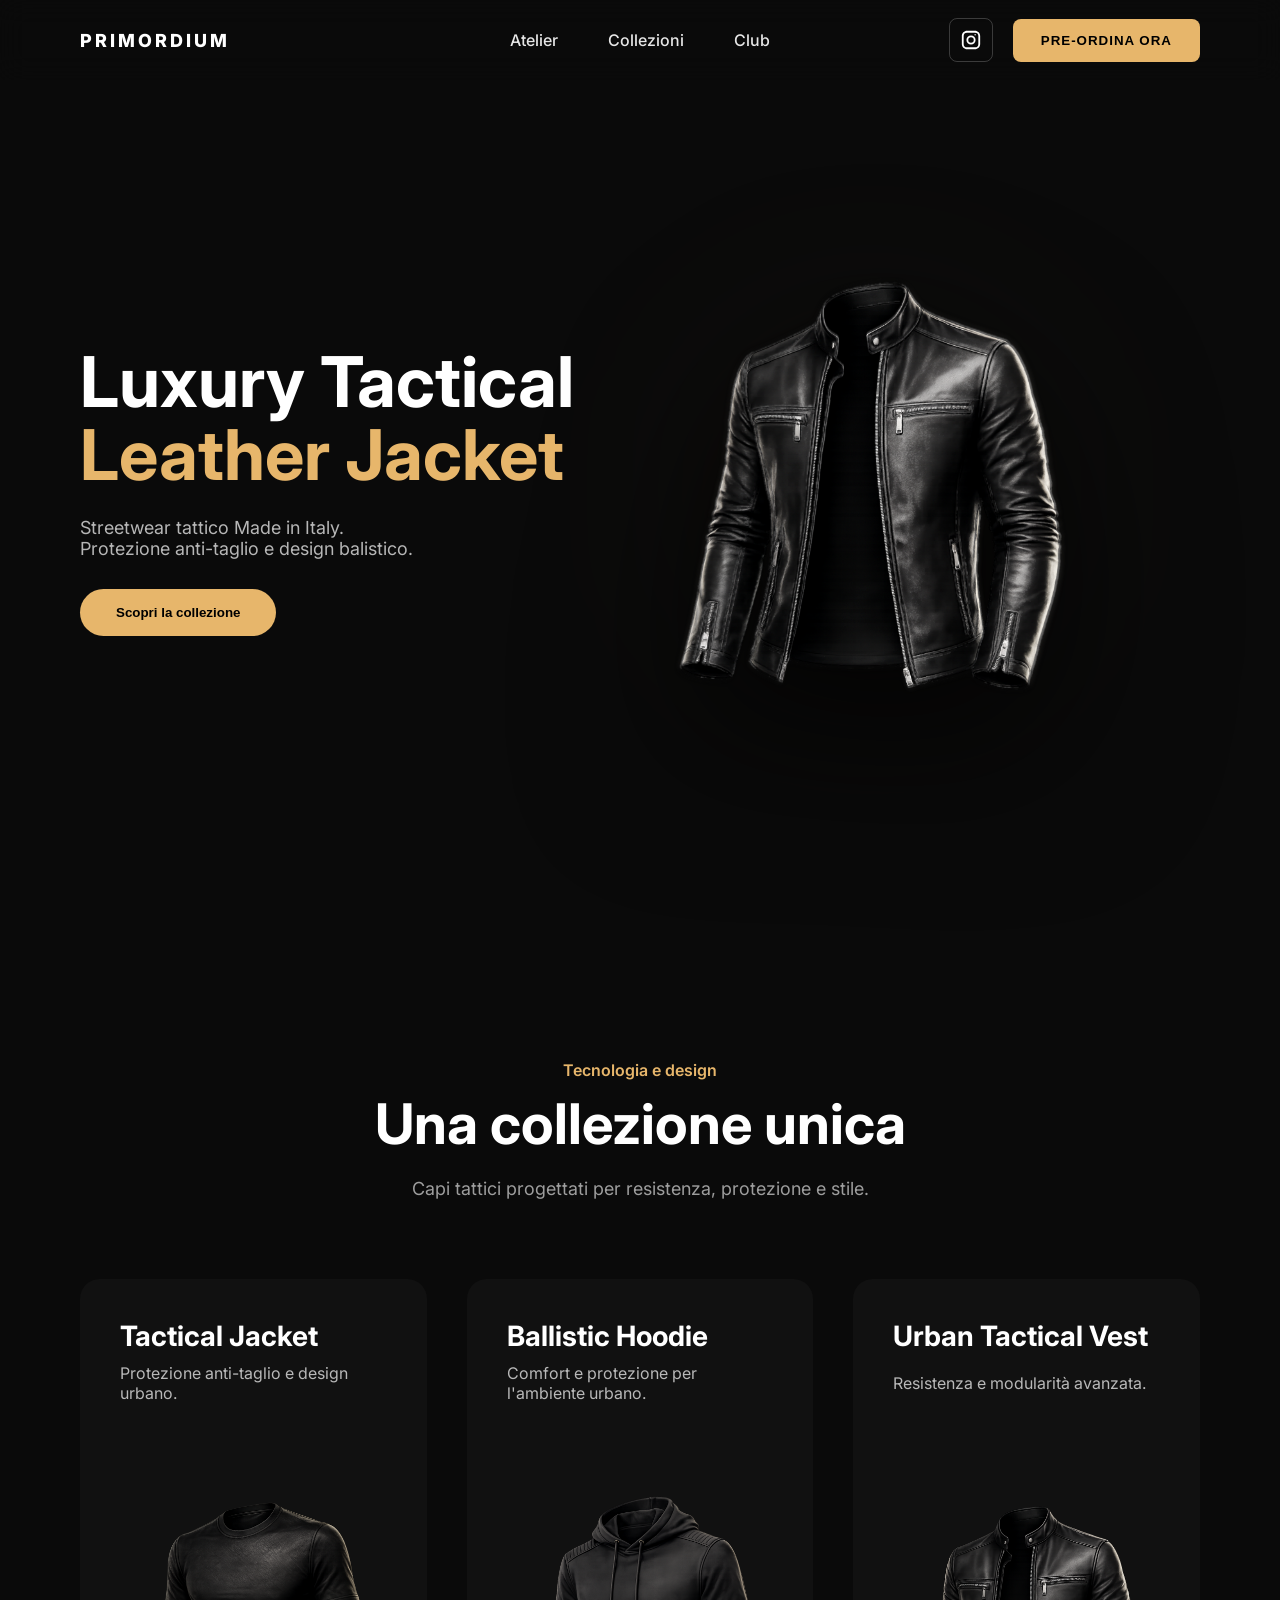
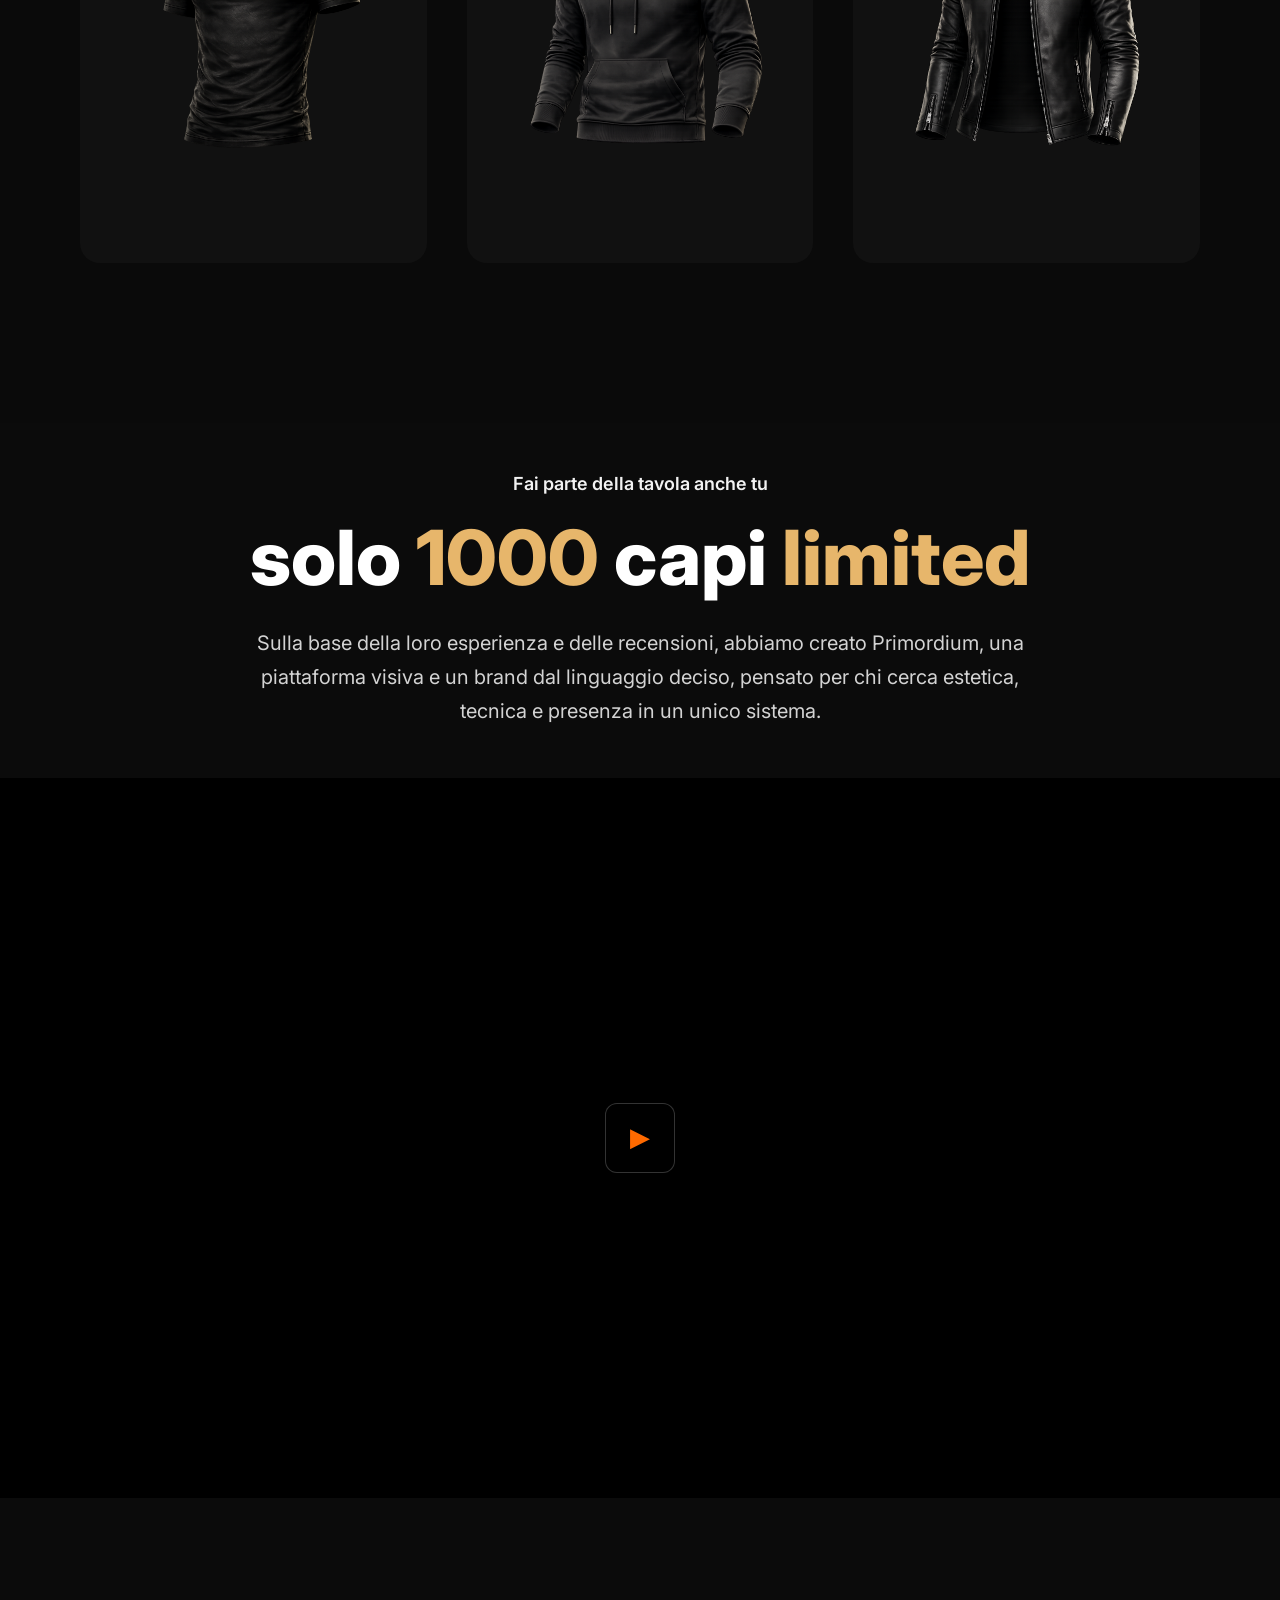
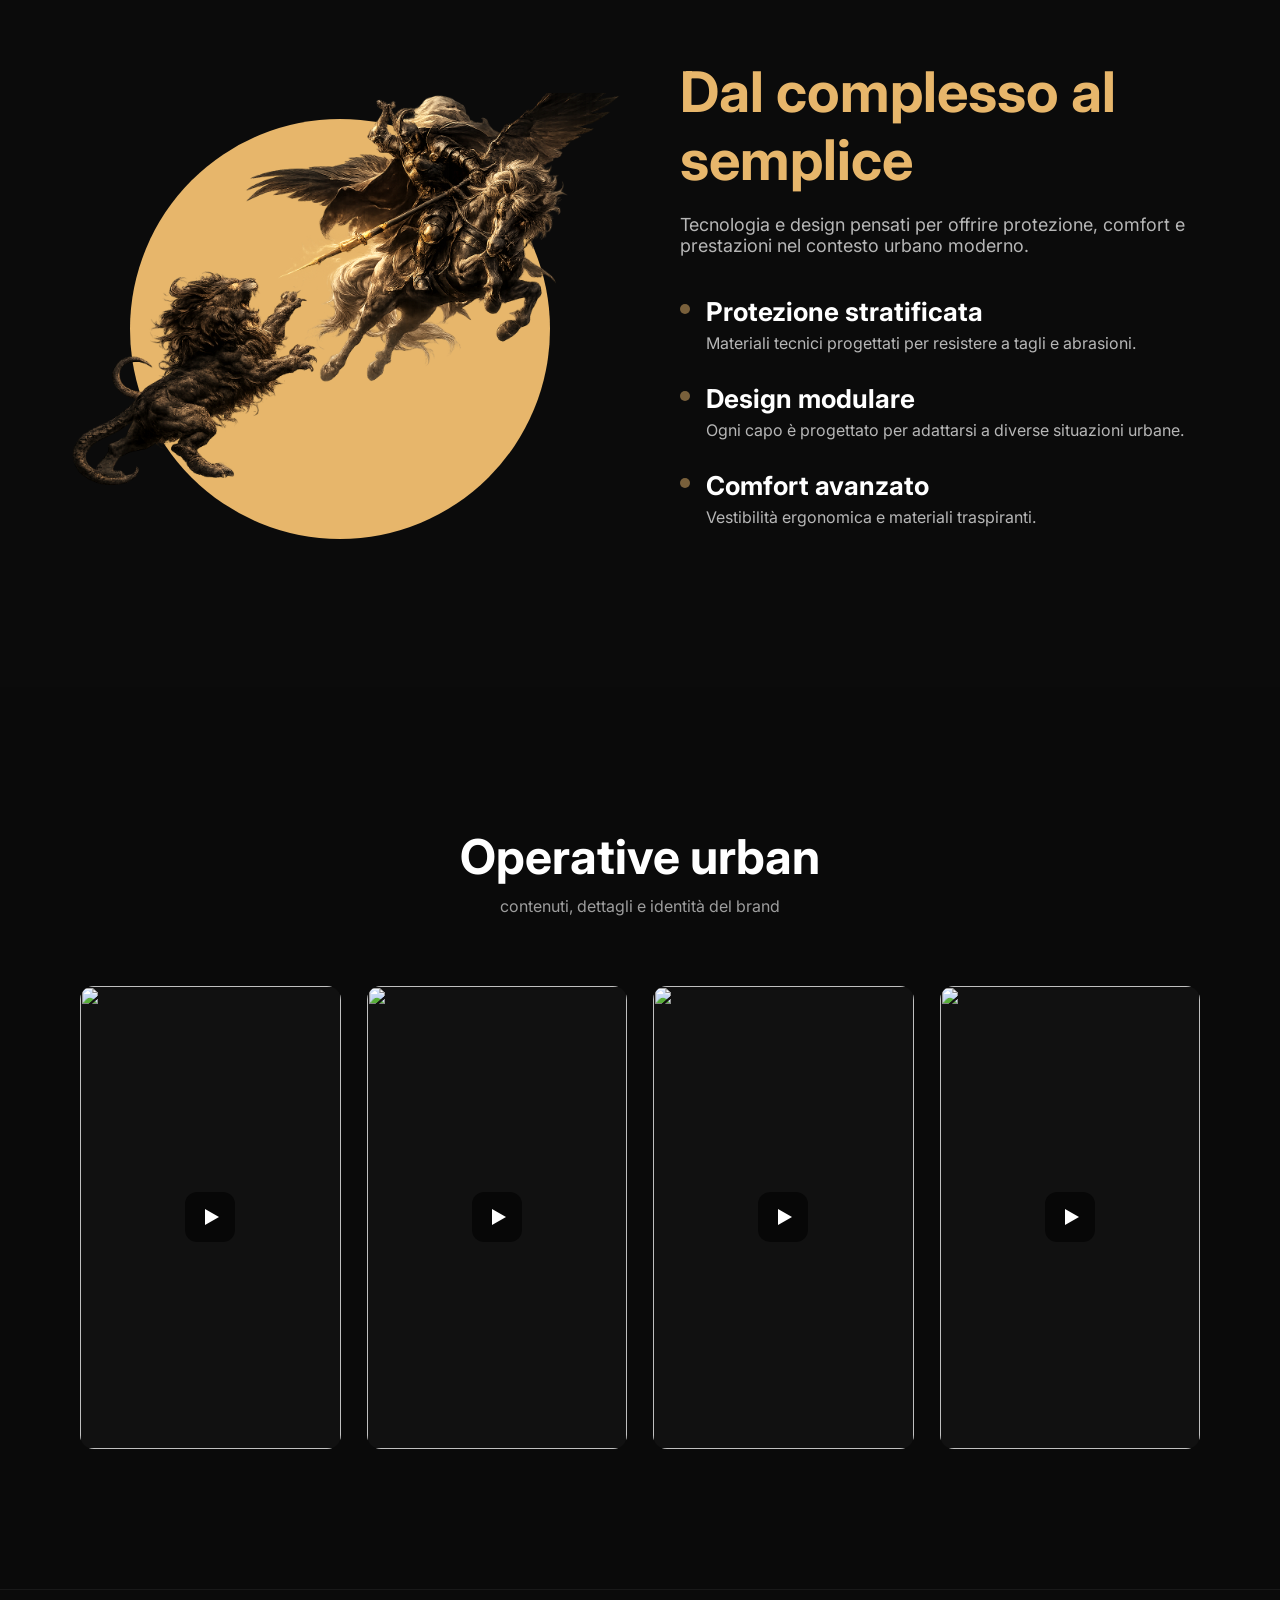
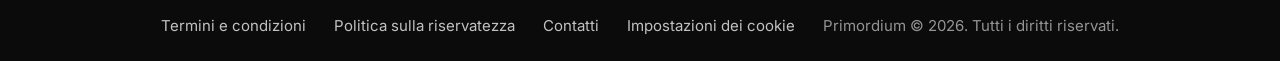
==== commit a25bca99: "Add files via upload" ====
--- a/index.html
+++ b/index.html
@@ -1,569 +1,309 @@
-<!doctype html>
+<!DOCTYPE html>
 <html lang="it">
+
 <head>
-  <meta charset="utf-8" />
-  <meta name="viewport" content="width=device-width, initial-scale=1" />
-  <title>Lyme blog</title>
-  <meta name="description" content="Lyme blog - News, geopolitica, business, società e podcast." />
-  <link rel="stylesheet" href="styles.css" />
+  <meta charset="UTF-8">
+  <meta name="viewport" content="width=device-width, initial-scale=1.0">
+  <title>Primordium</title>
+
+  <link rel="stylesheet" href="style.css">
+
+  <link href="https://fonts.googleapis.com/css2?family=Inter:wght@300;400;500;700;800&display=swap" rel="stylesheet">
+
+  <script src="https://cdnjs.cloudflare.com/ajax/libs/gsap/3.12.2/gsap.min.js"></script>
+  <script src="https://cdnjs.cloudflare.com/ajax/libs/gsap/3.12.2/ScrollTrigger.min.js"></script>
 </head>
 
 <body>
-  <!-- NAVBAR -->
-  <header class="nav" id="siteNav">
-    <div class="nav__inner">
-      <!-- Brand -->
-      <a class="brand" href="/" aria-label="Vai alla home di Lyme blog">
-        <span class="brand__mark" aria-hidden="true">
-          <svg viewBox="0 0 24 24" width="22" height="22" fill="none" xmlns="http://www.w3.org/2000/svg">
-            <circle cx="12" cy="12" r="12" fill="currentColor"></circle>
-            <path d="M7 12.2l3 3.1L17.4 8.6" stroke="#fff" stroke-width="2.3" stroke-linecap="round" stroke-linejoin="round"></path>
+
+  <header class="navbar" id="navbar">
+    <div class="container nav-container">
+
+      <div class="logo">
+        PRIMORDIUM
+      </div>
+
+      <nav class="nav-center">
+        <a href="#">Atelier</a>
+        <a href="#">Collezioni</a>
+        <a href="#">Club</a>
+      </nav>
+
+      <div class="nav-right">
+
+        <div class="instagram">
+          <svg xmlns="http://www.w3.org/2000/svg" width="22" height="22" fill="white" viewBox="0 0 24 24">
+            <path d="M7.75 2C4.57 2 2 4.57 2 7.75v8.5C2 19.43 4.57 22 7.75 22h8.5C19.43 22 22 19.43 22 16.25v-8.5C22 4.57 19.43 2 16.25 2h-8.5zm0 2h8.5A3.75 3.75 0 0120 7.75v8.5A3.75 3.75 0 0116.25 20h-8.5A3.75 3.75 0 014 16.25v-8.5A3.75 3.75 0 017.75 4zm8.75 1.5a.75.75 0 100 1.5.75.75 0 000-1.5zM12 7a5 5 0 100 10 5 5 0 000-10zm0 2a3 3 0 110 6 3 3 0 010-6z"/>
           </svg>
-        </span>
-        <span class="brand__text">Lyme blog</span>
-        <!-- <span class="brand__pill">BLOG</span> -->
-      </a>
-
-      <!-- Links centrali (desktop) -->
-      <nav class="nav__links" aria-label="Categorie">
-        <a class="nav__link" href="index.html">News</a>
-        <a class="nav__link" href="geopolitica.html">geopolitica</a>
-        <a class="nav__link" href="business.html">business</a>
-        <a class="nav__link" href="societa.html">società</a>
-        <a class="nav__link" href="podcast.html">podcast</a>
-      </nav>
-
-      <!-- Actions -->
-      <div class="nav__actions">
-        <!-- Desktop "vuoi scriverci?" -->
-        <div class="navContact">
-          <a class="nav__textlink navContact__trigger" href="#contatti">vuoi scriverci?</a>
-
-          <div class="navContact__pop" role="dialog" aria-label="Contatto redazione">
-            <div class="navContact__popTitle">Scrivi al nostro team:</div>
-            <a class="navContact__popMail" href="mailto:lyme.media.podcast@gmail.com">
-              lyme.media.podcast@gmail.com
-            </a>
+        </div>
+
+        <button class="nav-btn">
+          PRE-ORDINA ORA
+        </button>
+
+      </div>
+
+    </div>
+  </header>
+
+
+
+  <section class="hero">
+    <div class="container hero-grid">
+
+      <div class="hero-left">
+        <h1>
+          Luxury Tactical<br>
+          <span>Leather Jacket</span>
+        </h1>
+
+        <p>
+          Streetwear tattico Made in Italy.<br>
+          Protezione anti-taglio e design balistico.
+        </p>
+
+        <button class="cta">
+          Scopri la collezione
+        </button>
+      </div>
+
+
+
+      <div class="hero-right">
+
+        <div class="light"></div>
+
+        <div class="product">
+          <div class="jacket-3d" id="jacket3D">
+            <img src="img/jacket-back.png" class="layer back" alt="">
+            <img src="img/jacket-main.png" class="layer main" alt="Giacca Primordium">
+            <img src="img/jacket-front.png" class="layer front" alt="">
           </div>
         </div>
 
-        <!-- Social inline (desktop) -->
-        <div class="social" aria-label="Social">
-          <a class="social__btn" href="https://instagram.com/" target="_blank" rel="noreferrer" aria-label="Instagram">
-            <svg viewBox="0 0 24 24" width="18" height="18" fill="none" xmlns="http://www.w3.org/2000/svg">
-              <path d="M7.5 2.75h9A4.75 4.75 0 0 1 21.25 7.5v9A4.75 4.75 0 0 1 16.5 21.25h-9A4.75 4.75 0 0 1 2.75 16.5v-9A4.75 4.75 0 0 1 7.5 2.75Z" stroke="currentColor" stroke-width="1.6"/>
-              <path d="M12 16.1a4.1 4.1 0 1 0 0-8.2 4.1 4.1 0 0 0 0 8.2Z" stroke="currentColor" stroke-width="1.6"/>
-              <path d="M17.2 6.9h.01" stroke="currentColor" stroke-width="3" stroke-linecap="round"/>
-            </svg>
-          </a>
-
-          <a class="social__btn" href="https://youtube.com/" target="_blank" rel="noreferrer" aria-label="YouTube">
-            <svg viewBox="0 0 24 24" width="18" height="18" fill="none" xmlns="http://www.w3.org/2000/svg">
-              <path d="M21.4 8.3a3 3 0 0 0-2.1-2.1C17.6 5.75 12 5.75 12 5.75s-5.6 0-7.3.45A3 3 0 0 0 2.6 8.3 31 31 0 0 0 2.25 12a31 31 0 0 0 .35 3.7 3 3 0 0 0 2.1 2.1c1.7.45 7.3.45 7.3.45s5.6 0 7.3-.45a3 3 0 0 0 2.1-2.1A31 31 0 0 0 21.75 12a31 31 0 0 0-.35-3.7Z" stroke="currentColor" stroke-width="1.6" stroke-linejoin="round"/>
-              <path d="M10.5 9.7 15 12l-4.5 2.3V9.7Z" fill="currentColor"/>
-            </svg>
-          </a>
-
-          <a class="social__btn" href="https://x.com/" target="_blank" rel="noreferrer" aria-label="X">
-            <svg viewBox="0 0 24 24" width="18" height="18" fill="none" xmlns="http://www.w3.org/2000/svg">
-              <path d="M7 20h3.6l4.1-5.1L18.8 20H22l-5.9-7.6L21.6 4H18l-3.6 4.5L10.9 4H7.7l5.7 7.2L7 20Z" fill="currentColor"/>
-            </svg>
-          </a>
-        </div>
-
-        <!-- CTA (desktop) -->
-        <a class="btn" href="#abbonati">Abbonati</a>
-
-        <!-- MOBILE: social icon + popover -->
-        <div class="navSocial" id="navSocial">
-          <button class="navSocial__btn" id="navSocialBtn" aria-label="Apri social" aria-expanded="false" type="button">
-            <svg viewBox="0 0 24 24" width="18" height="18" fill="none" xmlns="http://www.w3.org/2000/svg" aria-hidden="true">
-              <path d="M16 5a2 2 0 1 0 0 4 2 2 0 0 0 0-4ZM8 15a2 2 0 1 0 0 4 2 2 0 0 0 0-4Zm8-3a2 2 0 1 0 0 4 2 2 0 0 0 0-4Z" stroke="currentColor" stroke-width="1.7"/>
-              <path d="M9.7 15.9l4.8-2.6M9.7 8.1l4.8 2.6" stroke="currentColor" stroke-width="1.7" stroke-linecap="round"/>
-            </svg>
-          </button>
-
-          <div class="navSocial__pop" id="navSocialPop" role="dialog" aria-label="Social">
-            <div class="navSocial__popTitle">Seguici su:</div>
-
-            <div class="navSocial__popLinks">
-              <a class="navSocial__popLink" href="https://instagram.com/" target="_blank" rel="noreferrer" aria-label="Instagram">
-                <svg viewBox="0 0 24 24" width="18" height="18" fill="none" xmlns="http://www.w3.org/2000/svg" aria-hidden="true">
-                  <path d="M7.5 2.75h9A4.75 4.75 0 0 1 21.25 7.5v9A4.75 4.75 0 0 1 16.5 21.25h-9A4.75 4.75 0 0 1 2.75 16.5v-9A4.75 4.75 0 0 1 7.5 2.75Z" stroke="currentColor" stroke-width="1.6"/>
-                  <path d="M12 16.1a4.1 4.1 0 1 0 0-8.2 4.1 4.1 0 0 0 0 8.2Z" stroke="currentColor" stroke-width="1.6"/>
-                  <path d="M17.2 6.9h.01" stroke="currentColor" stroke-width="3" stroke-linecap="round"/>
-                </svg>
-                Instagram
-              </a>
-
-              <a class="navSocial__popLink" href="https://youtube.com/" target="_blank" rel="noreferrer" aria-label="YouTube">
-                <svg viewBox="0 0 24 24" width="18" height="18" fill="none" xmlns="http://www.w3.org/2000/svg" aria-hidden="true">
-                  <path d="M21.4 8.3a3 3 0 0 0-2.1-2.1C17.6 5.75 12 5.75 12 5.75s-5.6 0-7.3.45A3 3 0 0 0 2.6 8.3 31 31 0 0 0 2.25 12a31 31 0 0 0 .35 3.7 3 3 0 0 0 2.1 2.1c1.7.45 7.3.45 7.3.45s5.6 0 7.3-.45a3 3 0 0 0 2.1-2.1A31 31 0 0 0 21.75 12a31 31 0 0 0-.35-3.7Z" stroke="currentColor" stroke-width="1.6" stroke-linejoin="round"/>
-                  <path d="M10.5 9.7 15 12l-4.5 2.3V9.7Z" fill="currentColor"/>
-                </svg>
-                YouTube
-              </a>
-
-              <a class="navSocial__popLink" href="https://x.com/" target="_blank" rel="noreferrer" aria-label="X">
-                <svg viewBox="0 0 24 24" width="18" height="18" fill="none" xmlns="http://www.w3.org/2000/svg" aria-hidden="true">
-                  <path d="M7 20h3.6l4.1-5.1L18.8 20H22l-5.9-7.6L21.6 4H18l-3.6 4.5L10.9 4H7.7l5.7 7.2L7 20Z" fill="currentColor"/>
-                </svg>
-                X
-              </a>
+        <div class="tech t1">
+          <div class="line"></div>
+          <p>Anti-Cut Fabric</p>
+        </div>
+
+        <div class="tech t2">
+          <div class="line"></div>
+          <p>Kevlar Layer</p>
+        </div>
+
+        <div class="tech t3">
+          <div class="line"></div>
+          <p>Italian Craftsmanship</p>
+        </div>
+
+      </div>
+
+    </div>
+  </section>
+
+
+
+  <section class="products">
+    <div class="container">
+
+      <div class="products-header">
+        <p class="subtitle">
+          Tecnologia e design
+        </p>
+
+        <h2>
+          Una collezione unica
+        </h2>
+
+        <p class="description">
+          Capi tattici progettati per resistenza, protezione e stile.
+        </p>
+      </div>
+
+
+      <div class="products-grid">
+
+        <div class="product-card">
+          <h3>Tactical Jacket</h3>
+          <p>
+            Protezione anti-taglio e design urbano.
+          </p>
+          <img src="img/shirt.png" alt="Tactical Jacket">
+        </div>
+
+        <div class="product-card">
+          <h3>Ballistic Hoodie</h3>
+          <p>
+            Comfort e protezione per l'ambiente urbano.
+          </p>
+          <img src="img/felpa.png" alt="Ballistic Hoodie">
+        </div>
+
+        <div class="product-card">
+          <h3>Urban Tactical Vest</h3>
+          <p>
+            Resistenza e modularità avanzata.
+          </p>
+          <img src="img/jacket.png" alt="Urban Tactical Vest">
+        </div>
+
+      </div>
+
+    </div>
+  </section>
+
+<section class="stats-section">
+  <div class="container stats-inner">
+
+    <p class="stats-kicker">
+      Fai parte della tavola anche tu
+    </p>
+
+    <h2 class="stats-title">
+      solo <span>1000</span> capi <span>limited</span>
+    </h2>
+
+    <p class="stats-text">
+      Sulla base della loro esperienza e delle recensioni, abbiamo creato
+      Primordium, una piattaforma visiva e un brand dal linguaggio deciso,
+      pensato per chi cerca estetica, tecnica e presenza in un unico sistema.
+    </p>
+
+  </div>
+</section>
+
+  <section class="video-section">
+    <div class="video-wrapper">
+
+      <video id="heroVideo" autoplay muted loop playsinline>
+        <source src="video/primordium.mp4" type="video/mp4">
+      </video>
+
+      <div class="video-overlay">
+        <button id="soundToggle" class="video-btn">▶</button>
+      </div>
+
+    </div>
+  </section>
+
+
+
+  <section class="info-section">
+    <div class="container info-grid">
+
+      <div class="info-image">
+        <div class="circle-bg"></div>
+        <img src="img/bellerofonte.png" alt="Elemento visuale">
+      </div>
+
+      <div class="info-text">
+        <h2>
+          Dal complesso al semplice
+        </h2>
+
+        <p class="info-description">
+          Tecnologia e design pensati per offrire protezione,
+          comfort e prestazioni nel contesto urbano moderno.
+        </p>
+
+        <div class="info-points">
+
+          <div class="point">
+            <span class="dot"></span>
+            <div>
+              <h4>Protezione stratificata</h4>
+              <p>
+                Materiali tecnici progettati per resistere a tagli e abrasioni.
+              </p>
             </div>
           </div>
-        </div>
-
-        <!-- hamburger (mobile) -->
-        <button class="burger" id="burger" aria-label="Apri menu" aria-expanded="false" type="button">
-          <span></span><span></span><span></span>
-        </button>
-      </div>
-    </div>
-  </header>
-
-  <!-- MOBILE MENU fullscreen (SPOSTATO FUORI DALL'HEADER: FIX MOBILE) -->
-  <div class="mobile" id="mobileMenu" hidden>
-    <!-- topbar (come screenshot) -->
-    <div class="mobile__top" aria-label="Top bar menu mobile">
-      <a class="brand" href="/" aria-label="Vai alla home di Lyme blog">
-        <span class="brand__mark" aria-hidden="true">
-          <svg viewBox="0 0 24 24" width="22" height="22" fill="none" xmlns="http://www.w3.org/2000/svg">
-            <circle cx="12" cy="12" r="12" fill="currentColor"></circle>
-            <path d="M7 12.2l3 3.1L17.4 8.6" stroke="#fff" stroke-width="2.3" stroke-linecap="round" stroke-linejoin="round"></path>
-          </svg>
-        </span>
-        <span class="brand__text">Lyme blog</span>
-      </a>
-
-      <div class="mobile__topRight">
-        <!-- riprendo il social trigger (stesso markup, funziona col JS) -->
-        <div class="navSocial" id="navSocialMenu">
-          <button class="navSocial__btn" id="navSocialBtnMenu" aria-label="Apri social" aria-expanded="false" type="button">
-            <svg viewBox="0 0 24 24" width="18" height="18" fill="none" xmlns="http://www.w3.org/2000/svg" aria-hidden="true">
-              <path d="M16 5a2 2 0 1 0 0 4 2 2 0 0 0 0-4ZM8 15a2 2 0 1 0 0 4 2 2 0 0 0 0-4Zm8-3a2 2 0 1 0 0 4 2 2 0 0 0 0-4Z" stroke="currentColor" stroke-width="1.7"/>
-              <path d="M9.7 15.9l4.8-2.6M9.7 8.1l4.8 2.6" stroke="currentColor" stroke-width="1.7" stroke-linecap="round"/>
-            </svg>
-          </button>
-
-          <div class="navSocial__pop" id="navSocialPopMenu" role="dialog" aria-label="Social">
-            <div class="navSocial__popTitle">Seguici su:</div>
-
-            <div class="navSocial__popLinks">
-              <a class="navSocial__popLink" href="https://instagram.com/" target="_blank" rel="noreferrer" aria-label="Instagram">
-                <svg viewBox="0 0 24 24" width="18" height="18" fill="none" xmlns="http://www.w3.org/2000/svg" aria-hidden="true">
-                  <path d="M7.5 2.75h9A4.75 4.75 0 0 1 21.25 7.5v9A4.75 4.75 0 0 1 16.5 21.25h-9A4.75 4.75 0 0 1 2.75 16.5v-9A4.75 4.75 0 0 1 7.5 2.75Z" stroke="currentColor" stroke-width="1.6"/>
-                  <path d="M12 16.1a4.1 4.1 0 1 0 0-8.2 4.1 4.1 0 0 0 0 8.2Z" stroke="currentColor" stroke-width="1.6"/>
-                  <path d="M17.2 6.9h.01" stroke="currentColor" stroke-width="3" stroke-linecap="round"/>
-                </svg>
-                Instagram
-              </a>
-
-              <a class="navSocial__popLink" href="https://youtube.com/" target="_blank" rel="noreferrer" aria-label="YouTube">
-                <svg viewBox="0 0 24 24" width="18" height="18" fill="none" xmlns="http://www.w3.org/2000/svg" aria-hidden="true">
-                  <path d="M21.4 8.3a3 3 0 0 0-2.1-2.1C17.6 5.75 12 5.75 12 5.75s-5.6 0-7.3.45A3 3 0 0 0 2.6 8.3 31 31 0 0 0 2.25 12a31 31 0 0 0 .35 3.7 3 3 0 0 0 2.1 2.1c1.7.45 7.3.45 7.3.45s5.6 0 7.3-.45a3 3 0 0 0 2.1-2.1A31 31 0 0 0 21.75 12a31 31 0 0 0-.35-3.7Z" stroke="currentColor" stroke-width="1.6" stroke-linejoin="round"/>
-                  <path d="M10.5 9.7 15 12l-4.5 2.3V9.7Z" fill="currentColor"/>
-                </svg>
-                YouTube
-              </a>
-
-              <a class="navSocial__popLink" href="https://x.com/" target="_blank" rel="noreferrer" aria-label="X">
-                <svg viewBox="0 0 24 24" width="18" height="18" fill="none" xmlns="http://www.w3.org/2000/svg" aria-hidden="true">
-                  <path d="M7 20h3.6l4.1-5.1L18.8 20H22l-5.9-7.6L21.6 4H18l-3.6 4.5L10.9 4H7.7l5.7 7.2L7 20Z" fill="currentColor"/>
-                </svg>
-                X
-              </a>
+
+          <div class="point">
+            <span class="dot"></span>
+            <div>
+              <h4>Design modulare</h4>
+              <p>
+                Ogni capo è progettato per adattarsi a diverse situazioni urbane.
+              </p>
             </div>
           </div>
-        </div>
-
-        <!-- close -->
-        <button class="mobile__close" id="mobileClose" aria-label="Chiudi menu" type="button">
-          <svg viewBox="0 0 24 24" width="18" height="18" fill="none" xmlns="http://www.w3.org/2000/svg" aria-hidden="true">
-            <path d="M6 6l12 12M18 6L6 18" stroke="currentColor" stroke-width="2.2" stroke-linecap="round"/>
-          </svg>
-        </button>
-      </div>
-    </div>
-
-    <!-- breadcrumbs stile screenshot -->
-     <!--<div class="mobile__crumbs" aria-label="Percorso">
-      Home <span aria-hidden="true">›</span> Blog
-    </div>-->
-
-    <nav class="mobile__links" aria-label="Menu mobile">
-      <a href="index.html">News</a>
-      <a href="geopolitica.html">geopolitica</a>
-      <a href="business.html">business</a>
-      <a href="societa.html">società</a>
-      <a href="podcast.html">podcast</a>
-      <a href="#contatti">vuoi scriverci?</a>
-      <a class="mobile__btn" href="#abbonati">Abbonati</a>
-    </nav>
-  </div>
-
-  <!-- HERO -->
-  <main>
-    <section class="heroNews" id="news">
-      <div class="heroNews__inner">
-        <div class="heroNews__left">
-          <div class="heroNews__kicker">news</div>
-
-          <h1 class="heroNews__title">
-            Dazi e Iran: i<br>
-            mercati scontano<br>
-            l’incertezza
-          </h1>
-
-          <a class="heroNews__cta" href="#articolo">
-            approfondimento flash →
-          </a>
-        </div>
-
-        <div class="heroNews__right">
-          <img
-            class="heroNews__img"
-            src="https://images.unsplash.com/photo-1520607162513-77705c0f0d4a?auto=format&fit=crop&w=1400&q=80"
-            alt="Giornali e notizie"
-            loading="eager"
-          />
-        </div>
-      </div>
-    </section>
-
-    <section class="feed" id="analisi">
-      <div class="feed__head">
-        <h2 class="feed__title">Analisi</h2>
-        <a class="feed__all" href="#analisi-tutte">Vedi tutti</a>
-      </div>
-
-      <div class="feed__grid">
-        <!-- Card 1 -->
-        <article class="card">
-          <a class="card__media" href="#post-1" aria-label="Apri articolo 1">
-            <img
-              src="https://images.unsplash.com/photo-1504711434969-e33886168f5c?auto=format&fit=crop&w=1400&q=80"
-              alt="Giornale in primo piano"
-              loading="lazy"
-            />
-          </a>
-
-          <div class="card__body">
-            <div class="card__cat">geopolitica</div>
-            <a class="card__title" href="#post-1">
-              Dazi e Iran: i mercati scontano l’incertezza
-            </a>
-            <div class="card__meta">23 febbraio, 2026 • 4 min</div>
-          </div>
-        </article>
-
-        <!-- Card 2 -->
-        <article class="card">
-          <a class="card__media" href="#post-2" aria-label="Apri articolo 2">
-            <img
-              src="https://images.unsplash.com/photo-1529107386315-e1a2ed48a620?auto=format&fit=crop&w=1400&q=80"
-              alt="Persona al telefono in ambiente istituzionale"
-              loading="lazy"
-            />
-          </a>
-
-          <div class="card__body">
-            <div class="card__cat">business</div>
-            <a class="card__title" href="#post-2">
-              Dazi, per la Corte Suprema USA sono illegali
-            </a>
-            <div class="card__meta">20 febbraio, 2026 • 3 min</div>
-          </div>
-        </article>
-
-        <!-- Card 3 -->
-        <article class="card">
-          <a class="card__media" href="#post-3" aria-label="Apri articolo 3">
-            <img
-              src="https://images.unsplash.com/photo-1520607162513-77705c0f0d4a?auto=format&fit=crop&w=1400&q=80"
-              alt="Bandiere USA in fila"
-              loading="lazy"
-            />
-          </a>
-
-          <div class="card__body">
-            <div class="card__cat">società</div>
-            <a class="card__title" href="#post-3">
-              FOMC Minutes: le prospettive future della Fed
-            </a>
-            <div class="card__meta">19 febbraio, 2026 • 4 min</div>
-          </div>
-        </article>
-      </div>
-    </section>
-
-    <section class="breaking">
-      <div class="breaking__inner">
-        <h2 class="breaking__title">scenari in evoluzione</h2>
-
-        <div class="breaking__grid" aria-label="Scenari in evoluzione">
-          <article class="breakingCard">
-            <div class="breakingCard__cat">STILE E TREND</div>
-            <div class="breakingCard__content">
-              <span class="breakingCard__time">00:28</span>
+
+          <div class="point">
+            <span class="dot"></span>
+            <div>
+              <h4>Comfort avanzato</h4>
               <p>
-                Arisa nella serata cover di Sanremo "si spoglia di ciò che non è necessario": chi veste la cantante
+                Vestibilità ergonomica e materiali traspiranti.
               </p>
             </div>
-          </article>
-
-          <article class="breakingCard">
-            <div class="breakingCard__cat">STILE E TREND</div>
-            <div class="breakingCard__content">
-              <span class="breakingCard__time">00:24</span>
-              <p>
-                Belén Rodriguez a Sanremo con la giarrettiera gioiello, si esibisce nella serata cover con Samurai Jay
-              </p>
-            </div>
-          </article>
-
-          <article class="breakingCard">
-            <div class="breakingCard__cat">SPETTACOLO</div>
-            <div class="breakingCard__content">
-              <span class="breakingCard__time">23:50</span>
-              <p>
-                La scaletta della finale di Sanremo 2026
-              </p>
-            </div>
-          </article>
-
-          <article class="breakingCard">
-            <div class="breakingCard__cat">SPORT</div>
-            <div class="breakingCard__content">
-              <span class="breakingCard__time">23:39</span>
-              <p>
-                Kranevitter rifiuta la sostituzione e rispedisce il compagno in panchina: allenatore in imbarazzo
-              </p>
-            </div>
-          </article>
-        </div>
-      </div>
-    </section>
-
-    <section class="feed" id="podcast">
-      <div class="feed__head">
-        <h2 class="feed__title">Podcast</h2>
-        <a class="feed__all" href="#podcast-tutti">Vedi tutti</a>
-      </div>
-
-      <div class="feed__grid">
-        <!-- Card 1 -->
-        <article class="card">
-          <a class="card__media" href="#post-1" aria-label="Apri articolo 1">
-            <img
-              src="https://images.unsplash.com/photo-1504711434969-e33886168f5c?auto=format&fit=crop&w=1400&q=80"
-              alt="Giornale in primo piano"
-              loading="lazy"
-            />
-          </a>
-
-          <div class="card__body">
-            <div class="card__cat">Ascolta ora</div>
-            <a class="card__title" href="#post-1">
-              Dazi e Iran: i mercati scontano l’incertezza
-            </a>
-            <div class="card__meta">23 febbraio, 2026 • 4 min</div>
           </div>
-        </article>
-
-        <!-- Card 2 -->
-        <article class="card">
-          <a class="card__media" href="#post-2" aria-label="Apri articolo 2">
-            <img
-              src="https://images.unsplash.com/photo-1529107386315-e1a2ed48a620?auto=format&fit=crop&w=1400&q=80"
-              alt="Persona al telefono in ambiente istituzionale"
-              loading="lazy"
-            />
-          </a>
-
-          <div class="card__body">
-            <div class="card__cat">ascolta ora</div>
-            <a class="card__title" href="#post-2">
-              Dazi, per la Corte Suprema USA sono illegali
-            </a>
-            <div class="card__meta">20 febbraio, 2026 • 3 min</div>
-          </div>
-        </article>
-
-        <!-- Card 3 -->
-        <article class="card">
-          <a class="card__media" href="#post-3" aria-label="Apri articolo 3">
-            <img
-              src="https://images.unsplash.com/photo-1520607162513-77705c0f0d4a?auto=format&fit=crop&w=1400&q=80"
-              alt="Bandiere USA in fila"
-              loading="lazy"
-            />
-          </a>
-
-          <div class="card__body">
-            <div class="card__cat">In programmazione</div>
-            <a class="card__title" href="#post-3">
-              FOMC Minutes: le prospettive future della Fed
-            </a>
-            <div class="card__meta">19 febbraio, 2026 • 4 min</div>
-          </div>
-        </article>
-      </div>
-    </section>
-
-    <section class="markets">
-      <div class="markets__inner">
-        <h2 class="markets__title">
-          come reagiscono i principali movers
-        </h2>
-
-        <div class="markets__widget">
-          <!-- TradingView Widget BEGIN -->
-          <div class="tradingview-widget-container">
-            <div class="tradingview-widget-container__widget"></div>
-            <script type="text/javascript" src="https://s3.tradingview.com/external-embedding/embed-widget-ticker-tape.js" async>
-            {
-              "symbols": [
-                { "proName": "TVC:UKOIL", "title": "Brent Crude" },
-                { "proName": "TVC:USOIL", "title": "WTI Crude" },
-                { "proName": "TVC:GOLD", "title": "Gold" },
-                { "proName": "FX:EURUSD", "title": "EUR/USD" },
-                { "proName": "SP:SPX", "title": "S&P 500" },
-                { "proName": "NASDAQ:NDX", "title": "Nasdaq 100" },
-                { "proName": "BINANCE:BTCUSDT", "title": "Bitcoin" },
-                { "proName": "NYSE:LMT", "title": "Lockheed Martin" }
-              ],
-              "showSymbolLogo": true,
-              "isTransparent": true,
-              "displayMode": "adaptive",
-              "colorTheme": "dark",
-              "locale": "it"
-            }
-            </script>
-          </div>
-          <!-- TradingView Widget END -->
-        </div>
-
-      </div>
-    </section>
-
-    <section class="about" id="chi-siamo">
-      <div class="about__inner">
-        <header class="about__head">
-          <h2 class="about__headline">Chi siamo</h2>
-          <p class="about__subhead">
-            Lyme racconta i grandi movimenti: geopolitica, mercati, società. Un blog indipendente,
-            pensato per dare contesto, non rumore.
-          </p>
-        </header>
-
-        <div class="aboutCard">
-          <div class="aboutCard__left">
-            <h3 class="aboutCard__title">
-              Apriamo prospettive su ciò che conta,<br />
-              con analisi chiare e verificabili
-            </h3>
-
-            <p class="aboutCard__text">
-              Approfondimenti rapidi ma solidi, segnali dai mercati, letture geopolitiche e impatti reali
-              sulla società. Se ti è utile, puoi sostenerci.
-            </p>
-
-            <a class="aboutCard__btn" href="#sostienici" aria-label="Sostienici">
-              Sostienici
-            </a>
-          </div>
-
-          <div class="aboutCard__right" aria-hidden="true">
-            <!-- Illustrazione vettoriale (mondo) -->
-            <svg class="globe" viewBox="0 0 520 420" xmlns="http://www.w3.org/2000/svg">
-              <defs>
-                <radialGradient id="g" cx="50%" cy="45%" r="60%">
-                  <stop offset="0%" stop-color="rgba(132,204,22,0.45)"/>
-                  <stop offset="60%" stop-color="rgba(132,204,22,0.12)"/>
-                  <stop offset="100%" stop-color="rgba(132,204,22,0)"/>
-                </radialGradient>
-                <linearGradient id="o" x1="0" y1="0" x2="1" y2="1">
-                  <stop offset="0" stop-color="rgba(255,255,255,0.18)"/>
-                  <stop offset="1" stop-color="rgba(255,255,255,0.06)"/>
-                </linearGradient>
-              </defs>
-
-              <circle cx="300" cy="220" r="170" fill="url(#g)"/>
-              <circle cx="300" cy="220" r="140" fill="none" stroke="rgba(255,255,255,0.22)" stroke-width="10"/>
-              <circle cx="300" cy="220" r="130" fill="rgba(255,255,255,0.06)" stroke="rgba(255,255,255,0.10)" stroke-width="2"/>
-
-              <ellipse cx="300" cy="220" rx="90" ry="130" fill="none" stroke="rgba(255,255,255,0.16)" stroke-width="2"/>
-              <ellipse cx="300" cy="220" rx="40" ry="130" fill="none" stroke="rgba(255,255,255,0.12)" stroke-width="2"/>
-
-              <path d="M170 220h260" stroke="rgba(255,255,255,0.16)" stroke-width="2"/>
-              <path d="M185 180h230" stroke="rgba(255,255,255,0.12)" stroke-width="2"/>
-              <path d="M185 260h230" stroke="rgba(255,255,255,0.12)" stroke-width="2"/>
-              <path d="M205 140h190" stroke="rgba(255,255,255,0.10)" stroke-width="2"/>
-              <path d="M205 300h190" stroke="rgba(255,255,255,0.10)" stroke-width="2"/>
-
-              <path d="M255 165c18-18 55-22 76-6 10 8 6 18-7 22-8 3-16 2-22 8-9 10 1 18-8 26-12 11-31 5-40-6-9-11-11-32 1-44Z"
-                    fill="rgba(132,204,22,0.45)"/>
-              <path d="M325 235c14-10 40-10 55 2 11 9 9 22-3 28-12 6-18 2-24 12-6 9-20 14-33 9-15-6-20-38 5-51Z"
-                    fill="rgba(132,204,22,0.35)"/>
-              <path d="M240 250c10-8 24-10 35-3 12 8 7 18-3 22-10 4-10 14-20 17-12 4-28-8-22-36Z"
-                    fill="rgba(132,204,22,0.30)"/>
-
-              <circle cx="300" cy="220" r="130" fill="url(#o)"/>
-            </svg>
-          </div>
-        </div>
-      </div>
-    </section>
-
-    <footer class="footer">
-      <div class="footer__inner">
-        <div class="footer__top">
-          <div class="footer__brand">
-            <span class="footer__logo">Lyme</span>
-            <span class="footer__tag">blog</span>
-          </div>
-
-          <nav class="footer__nav">
-            <a href="#privacy">Privacy Policy</a>
-            <a href="#cookie">Cookie Policy</a>
-            <a href="#chi-siamo">Chi siamo</a>
-            <a href="#abbonati">Abbonati</a>
-          </nav>
-        </div>
-
-        <div class="footer__bottom">
-          <p>
-            © <span id="year"></span> Lyme.media — Tutti i diritti riservati.
-          </p>
-        </div>
-      </div>
-    </footer>
-
-    <div class="cookieBanner" id="cookieBanner">
-      <div class="cookieBanner__inner">
-        <p>
-          Utilizziamo cookie tecnici e, previo consenso, cookie analitici.
-          Consulta la nostra
-          <a href="cookie-policy.html">Cookie Policy</a>
-          e
-          <a href="privacy-policy.html">Privacy Policy</a>.
-        </p>
-
-        <div class="cookieBanner__actions">
-          <button class="cookieBtn cookieBtn--secondary" id="rejectCookies" type="button">
-            Rifiuta
-          </button>
-          <button class="cookieBtn cookieBtn--primary" id="acceptCookies" type="button">
-            Accetta
-          </button>
-        </div>
-      </div>
-    </div>
-
-    <!-- placeholder contenuto -->
-    <section class="spacer" aria-hidden="true"></section>
-  </main>
+
+        </div>
+      </div>
+
+    </div>
+  </section>
+
+
+  <section class="reels">
+
+<div class="container">
+
+<div class="reels-header">
+
+<h2>
+Operative urban
+</h2>
+
+<p>
+contenuti, dettagli e identità del brand
+</p>
+
+</div>
+
+
+<div class="reels-grid">
+
+<a href="#" class="reel-card">
+<img src="img/reel1.jpg">
+<div class="play"></div>
+</a>
+
+<a href="#" class="reel-card">
+<img src="img/reel2.jpg">
+<div class="play"></div>
+</a>
+
+<a href="#" class="reel-card">
+<img src="img/reel3.jpg">
+<div class="play"></div>
+</a>
+
+<a href="#" class="reel-card">
+<img src="img/reel4.jpg">
+<div class="play"></div>
+</a>
+
+</div>
+
+</div>
+
+</section>
+
+<footer class="footer">
+
+<div class="container footer-inner">
+
+<a href="#">Termini e condizioni</a>
+<a href="#">Politica sulla riservatezza</a>
+<a href="#">Contatti</a>
+<a href="#">Impostazioni dei cookie</a>
+
+<p class="copyright">Primordium © 2026. Tutti i diritti riservati.</p>
+
+</div>
+
+</footer>
 
   <script src="script.js"></script>
 </body>
--- a/style.css
+++ b/style.css
@@ -0,0 +1,891 @@
+*{
+margin:0;
+padding:0;
+box-sizing:border-box;
+}
+
+body{
+font-family:'Inter',sans-serif;
+background:#0a0a0a;
+color:white;
+overflow-x:hidden;
+}
+
+
+
+/* CONTAINER */
+
+.container{
+max-width:1400px;
+margin:auto;
+padding:0 80px;
+width:100%;
+}
+
+
+
+/* NAVBAR */
+
+.navbar{
+position:fixed;
+top:0;
+width:100%;
+background:rgba(10,10,10,0.7);
+backdrop-filter:blur(14px);
+z-index:1000;
+transition:transform .35s ease;
+}
+
+.nav-container{
+display:flex;
+align-items:center;
+justify-content:space-between;
+height:80px;
+position:relative;
+}
+
+
+
+/* LOGO */
+
+.logo{
+font-weight:800;
+letter-spacing:3px;
+font-size:18px;
+}
+
+
+
+/* CENTER NAV */
+
+.nav-center{
+position:absolute;
+left:50%;
+transform:translateX(-50%);
+display:flex;
+gap:50px;
+}
+
+.nav-center a{
+text-decoration:none;
+color:white;
+font-weight:500;
+opacity:.9;
+transition:.3s;
+}
+
+.nav-center a:hover{
+opacity:.5;
+}
+
+
+
+/* RIGHT NAV */
+
+.nav-right{
+display:flex;
+align-items:center;
+gap:20px;
+}
+
+
+
+/* INSTAGRAM */
+
+.instagram{
+width:44px;
+height:44px;
+display:flex;
+align-items:center;
+justify-content:center;
+border:1px solid rgba(255,255,255,.2);
+border-radius:8px;
+cursor:pointer;
+transition:.3s;
+}
+
+.instagram:hover{
+background:rgba(255,255,255,.1);
+}
+
+
+
+/* NAV BUTTON */
+
+.nav-btn{
+background:#e7b66b;
+color:black;
+border:none;
+padding:14px 28px;
+border-radius:8px;
+font-weight:700;
+letter-spacing:1px;
+cursor:pointer;
+transition:.3s;
+}
+
+.nav-btn:hover{
+transform:scale(1.05);
+}
+
+
+
+/* HERO SECTION */
+
+.hero{
+height:100vh;
+display:flex;
+align-items:center;
+padding-top:80px;
+}
+
+
+
+/* HERO GRID */
+
+.hero-grid{
+display:grid;
+grid-template-columns:1fr 1fr;
+align-items:center;
+justify-items:start;
+width:100%;
+}
+
+
+
+/* HERO LEFT */
+
+.hero-left{
+max-width:520px;
+justify-self:start;
+}
+
+
+
+/* HERO TITLE */
+
+.hero-left h1{
+font-size:70px;
+line-height:1.05;
+margin-bottom:25px;
+}
+
+.hero-left span{
+color:#e7b66b;
+}
+
+
+
+/* HERO TEXT */
+
+.hero-left p{
+opacity:.7;
+font-size:18px;
+margin-bottom:30px;
+}
+
+
+
+/* HERO BUTTON */
+
+.cta{
+background:#e7b66b;
+border:none;
+padding:16px 36px;
+border-radius:40px;
+font-weight:600;
+cursor:pointer;
+transition:.3s;
+}
+
+.cta:hover{
+transform:scale(1.06);
+}
+
+
+
+/* HERO RIGHT */
+
+.hero-right{
+position:relative;
+display:flex;
+justify-content:center;
+align-items:center;
+perspective:1400px;
+min-height:700px;
+}
+
+
+
+/* LIGHT EFFECT */
+
+.light{
+position:absolute;
+width:520px;
+height:520px;
+background:radial-gradient(circle, rgba(231,182,107,.12), transparent 65%);
+filter:blur(120px);
+z-index:1;
+opacity:.6;
+}
+
+
+
+/* PRODUCT */
+
+.product{
+position:relative;
+z-index:2;
+display:flex;
+justify-content:center;
+align-items:center;
+}
+
+
+
+/* MULTILAYER 3D JACKET */
+
+.jacket-3d{
+position:relative;
+width:460px;
+aspect-ratio: 7 / 10;
+transform-style:preserve-3d;
+filter:drop-shadow(0 60px 80px rgba(0,0,0,.8));
+will-change:transform;
+}
+
+.layer{
+position:absolute;
+top:0;
+left:0;
+width:100%;
+height:100%;
+object-fit:contain;
+pointer-events:none;
+user-select:none;
+-webkit-user-drag:none;
+transform-style:preserve-3d;
+}
+
+.layer.back{
+transform:translateZ(-40px) scale(1.02);
+filter:blur(2px) brightness(.7);
+opacity:.9;
+}
+
+.layer.main{
+transform:translateZ(0);
+}
+
+.layer.front{
+transform:translateZ(35px) scale(1.01);
+filter:brightness(1.05);
+opacity:.55;
+mix-blend-mode:normal;
+}
+
+
+
+/* TECH INFO */
+
+.tech{
+position:absolute;
+opacity:0;
+transform:translateY(30px);
+transition:.8s;
+z-index:3;
+}
+
+.tech.show{
+opacity:1;
+transform:translateY(0);
+}
+
+.tech p{
+font-size:14px;
+opacity:.8;
+}
+
+
+
+/* LINES */
+
+.line{
+width:130px;
+height:1px;
+background:white;
+margin-bottom:6px;
+transform-origin:left;
+transform:scaleX(0);
+}
+
+.tech.show .line{
+animation:draw .9s forwards;
+}
+
+@keyframes draw{
+to{
+transform:scaleX(1);
+}
+}
+
+
+
+/* POSITIONS */
+
+.t1{
+top:120px;
+right:-40px;
+}
+
+.t2{
+bottom:200px;
+right:-70px;
+}
+
+.t3{
+bottom:80px;
+left:-40px;
+}
+
+
+
+/* PRODUCTS SECTION */
+
+.products{
+padding:160px 0;
+background:#0a0a0a;
+}
+
+.products-header{
+text-align:center;
+margin-bottom:80px;
+}
+
+.subtitle{
+color:#e7b66b;
+font-weight:600;
+margin-bottom:10px;
+}
+
+.products-header h2{
+font-size:56px;
+margin-bottom:20px;
+}
+
+.description{
+opacity:.6;
+font-size:18px;
+}
+
+
+
+/* GRID */
+
+.products-grid{
+display:grid;
+grid-template-columns:repeat(3,1fr);
+gap:40px;
+}
+
+
+
+/* CARD */
+
+.product-card{
+background:#111;
+padding:40px;
+border-radius:20px;
+position:relative;
+overflow:hidden;
+transition:.4s;
+display:flex;
+flex-direction:column;
+justify-content:space-between;
+min-height:420px;
+}
+
+.product-card:hover{
+transform:translateY(-10px);
+box-shadow:0 30px 80px rgba(0,0,0,.6);
+}
+
+
+
+/* CARD TEXT */
+
+.product-card h3{
+font-size:28px;
+margin-bottom:10px;
+}
+
+.product-card p{
+opacity:.7;
+margin-bottom:30px;
+}
+
+
+
+/* PRODUCT IMAGE */
+
+.product-card img{
+width:100%;
+max-width:260px;
+align-self:center;
+transition:.4s;
+}
+
+.product-card:hover img{
+transform:scale(1.05);
+}
+
+
+
+/* VIDEO SECTION */
+
+.video-section{
+width:100%;
+height:80vh;
+position:relative;
+overflow:hidden;
+background:black;
+}
+
+.video-wrapper{
+width:100%;
+height:100%;
+position:relative;
+}
+
+.video-wrapper video{
+width:100%;
+height:100%;
+object-fit:cover;
+filter:brightness(.7);
+}
+
+
+
+/* VIDEO OVERLAY */
+
+.video-overlay{
+position:absolute;
+top:0;
+left:0;
+width:100%;
+height:100%;
+display:flex;
+align-items:center;
+justify-content:center;
+}
+
+
+
+/* PLAY BUTTON */
+
+.video-btn{
+width:70px;
+height:70px;
+border-radius:12px;
+background:rgba(0,0,0,.6);
+border:1px solid rgba(255,255,255,.2);
+color:#ff6a00;
+font-size:26px;
+cursor:pointer;
+transition:.3s;
+}
+
+.video-btn:hover{
+transform:scale(1.1);
+}
+
+
+
+/* INFO SECTION */
+
+.info-section{
+padding:160px 0;
+background:#0b0b0b;
+}
+
+
+
+/* GRID */
+
+.info-grid{
+display:grid;
+grid-template-columns:1fr 1fr;
+align-items:center;
+gap:80px;
+}
+
+
+
+/* IMAGE */
+
+.info-image{
+position:relative;
+display:flex;
+justify-content:center;
+}
+
+.info-image img{
+width:100%;
+max-width:720px;
+transform:scale(1.15);
+position:relative;
+z-index:2;
+filter:contrast(1.1);
+}
+
+
+
+/* CIRCLE */
+
+.circle-bg{
+position:absolute;
+width:420px;
+height:420px;
+background:#e7b66b;
+border-radius:50%;
+z-index:1;
+}
+
+
+
+/* TEXT */
+
+.info-text h2{
+font-size:56px;
+color:#e7b66b;
+margin-bottom:20px;
+}
+
+.info-description{
+opacity:.7;
+margin-bottom:40px;
+font-size:18px;
+}
+
+
+
+/* POINTS */
+
+.info-points{
+display:flex;
+flex-direction:column;
+gap:30px;
+}
+
+.point{
+display:flex;
+gap:16px;
+}
+
+.dot{
+width:10px;
+height:10px;
+background:#e7b66b;
+border-radius:50%;
+margin-top:8px;
+}
+
+.point h4{
+font-size:26px;
+margin-bottom:6px;
+}
+
+.point p{
+opacity:.7;
+}
+
+
+
+/* RESPONSIVE */
+
+@media (max-width: 1200px){
+.container{
+padding:0 50px;
+}
+
+.hero-left h1{
+font-size:58px;
+}
+
+.products-grid{
+grid-template-columns:1fr;
+}
+
+.info-grid{
+grid-template-columns:1fr;
+}
+}
+
+@media (max-width: 768px){
+.container{
+padding:0 24px;
+}
+
+.nav-center{
+display:none;
+}
+
+.hero{
+height:auto;
+min-height:100vh;
+padding:130px 0 80px;
+}
+
+.hero-grid{
+grid-template-columns:1fr;
+gap:40px;
+}
+
+.hero-left h1{
+font-size:46px;
+}
+
+.jacket-3d{
+width:320px;
+}
+
+.tech{
+display:none;
+}
+
+.products-header h2{
+font-size:38px;
+}
+
+.info-text h2{
+font-size:38px;
+}
+
+.circle-bg{
+width:280px;
+height:280px;
+}
+}
+
+
+/* STATS SECTION */
+
+.stats-section{
+padding:50px 0;
+background:#0b0b0b;
+}
+
+.stats-inner{
+max-width:980px;
+text-align:center;
+}
+
+.stats-kicker{
+font-size:18px;
+font-weight:600;
+color:white;
+opacity:.95;
+margin-bottom:24px;
+}
+
+.stats-title{
+font-size:76px;
+line-height:1.05;
+font-weight:800;
+color:white;
+margin-bottom:28px;
+}
+
+.stats-title span{
+color:#e7b66b;
+}
+
+.stats-text{
+max-width:900px;
+margin:0 auto;
+font-size:20px;
+line-height:1.7;
+color:rgba(255,255,255,.82);
+}
+
+
+
+/* RESPONSIVE */
+
+@media (max-width: 1200px){
+.stats-title{
+font-size:62px;
+}
+
+.stats-text{
+font-size:18px;
+}
+}
+
+@media (max-width: 768px){
+.stats-section{
+padding:100px 0;
+}
+
+.stats-kicker{
+font-size:16px;
+margin-bottom:18px;
+}
+
+.stats-title{
+font-size:42px;
+margin-bottom:20px;
+}
+
+.stats-text{
+font-size:16px;
+line-height:1.65;
+}
+}
+
+
+/* FOOTER */
+
+.footer{
+width:100%;
+background:#0b0b0b;
+border-top:1px solid rgba(255,255,255,.06);
+padding:26px 0;
+}
+
+.footer-inner{
+display:flex;
+justify-content:center;
+align-items:center;
+gap:28px;
+flex-wrap:wrap;
+font-size:15px;
+color:rgba(255,255,255,.75);
+}
+
+/* LINKS */
+.footer-inner a{
+text-decoration:none;
+color:rgba(255,255,255,.75);
+transition:.25s;
+}
+
+.footer-inner a:hover{
+color:#e7b66b;
+
+}
+
+/* DOT */
+.dot{
+opacity:.5;
+}
+
+/* COPYRIGHT */
+.copyright{
+opacity:.75;
+}
+
+@media (max-width:768px){
+
+.footer-inner{
+flex-direction:column;
+gap:12px;
+text-align:center;
+}
+
+.dot{
+display:none;
+}
+
+}
+
+
+/* REELS SECTION */
+.reels{
+padding:140px 0;
+background:#0a0a0a;
+}
+
+.reels-header{
+text-align:center;
+margin-bottom:70px;
+}
+
+.reels-header h2{
+font-size:48px;
+margin-bottom:10px;
+}
+
+.reels-header p{
+opacity:.6;
+font-size:16px;
+}
+
+/* GRID */
+.reels-grid{
+display:grid;
+grid-template-columns:repeat(4,1fr);
+gap:26px;
+}
+
+/* CARD */
+.reel-card{
+position:relative;
+border-radius:14px;
+overflow:hidden;
+display:block;
+aspect-ratio:9/16;
+background:#111;
+transition:.35s;
+}
+
+.reel-card img{
+width:100%;
+height:100%;
+object-fit:cover;
+transition:.4s;
+}
+
+/* PLAY ICON */
+.play{
+position:absolute;
+top:50%;
+left:50%;
+transform:translate(-50%,-50%);
+width:50px;
+height:50px;
+border-radius:12px;
+background:rgba(0,0,0,.6);
+display:flex;
+align-items:center;
+justify-content:center;
+}
+
+.play::before{
+content:"";
+border-left:14px solid white;
+border-top:8px solid transparent;
+border-bottom:8px solid transparent;
+margin-left:4px;
+}
+
+/* HOVER */
+.reel-card:hover{
+transform:translateY(-6px);
+}
+
+.reel-card:hover img{
+transform:scale(1.06);
+}
+
+@media (max-width:1000px){
+.reels-grid{
+grid-template-columns:repeat(2,1fr);
+}
+}
+@media (max-width:600px){
+.reels-grid{
+grid-template-columns:1fr;
+}
+
+}
